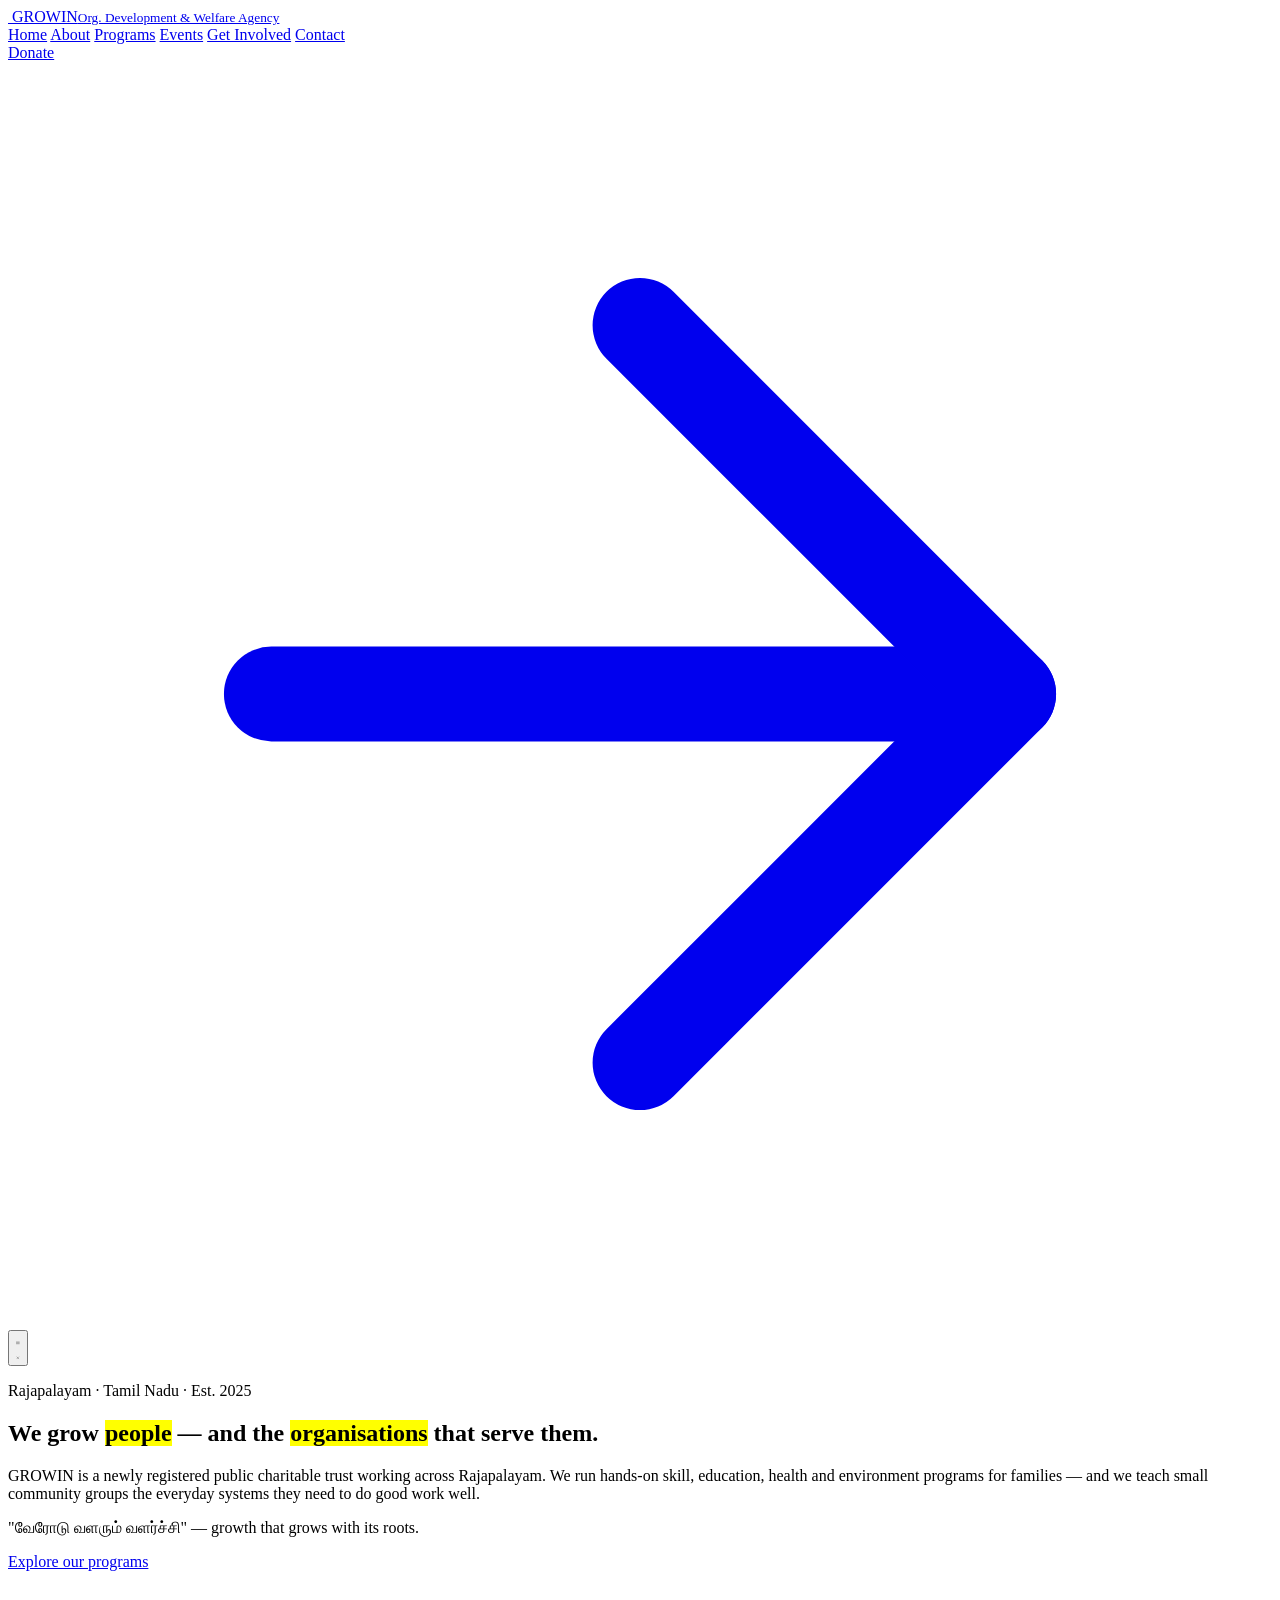
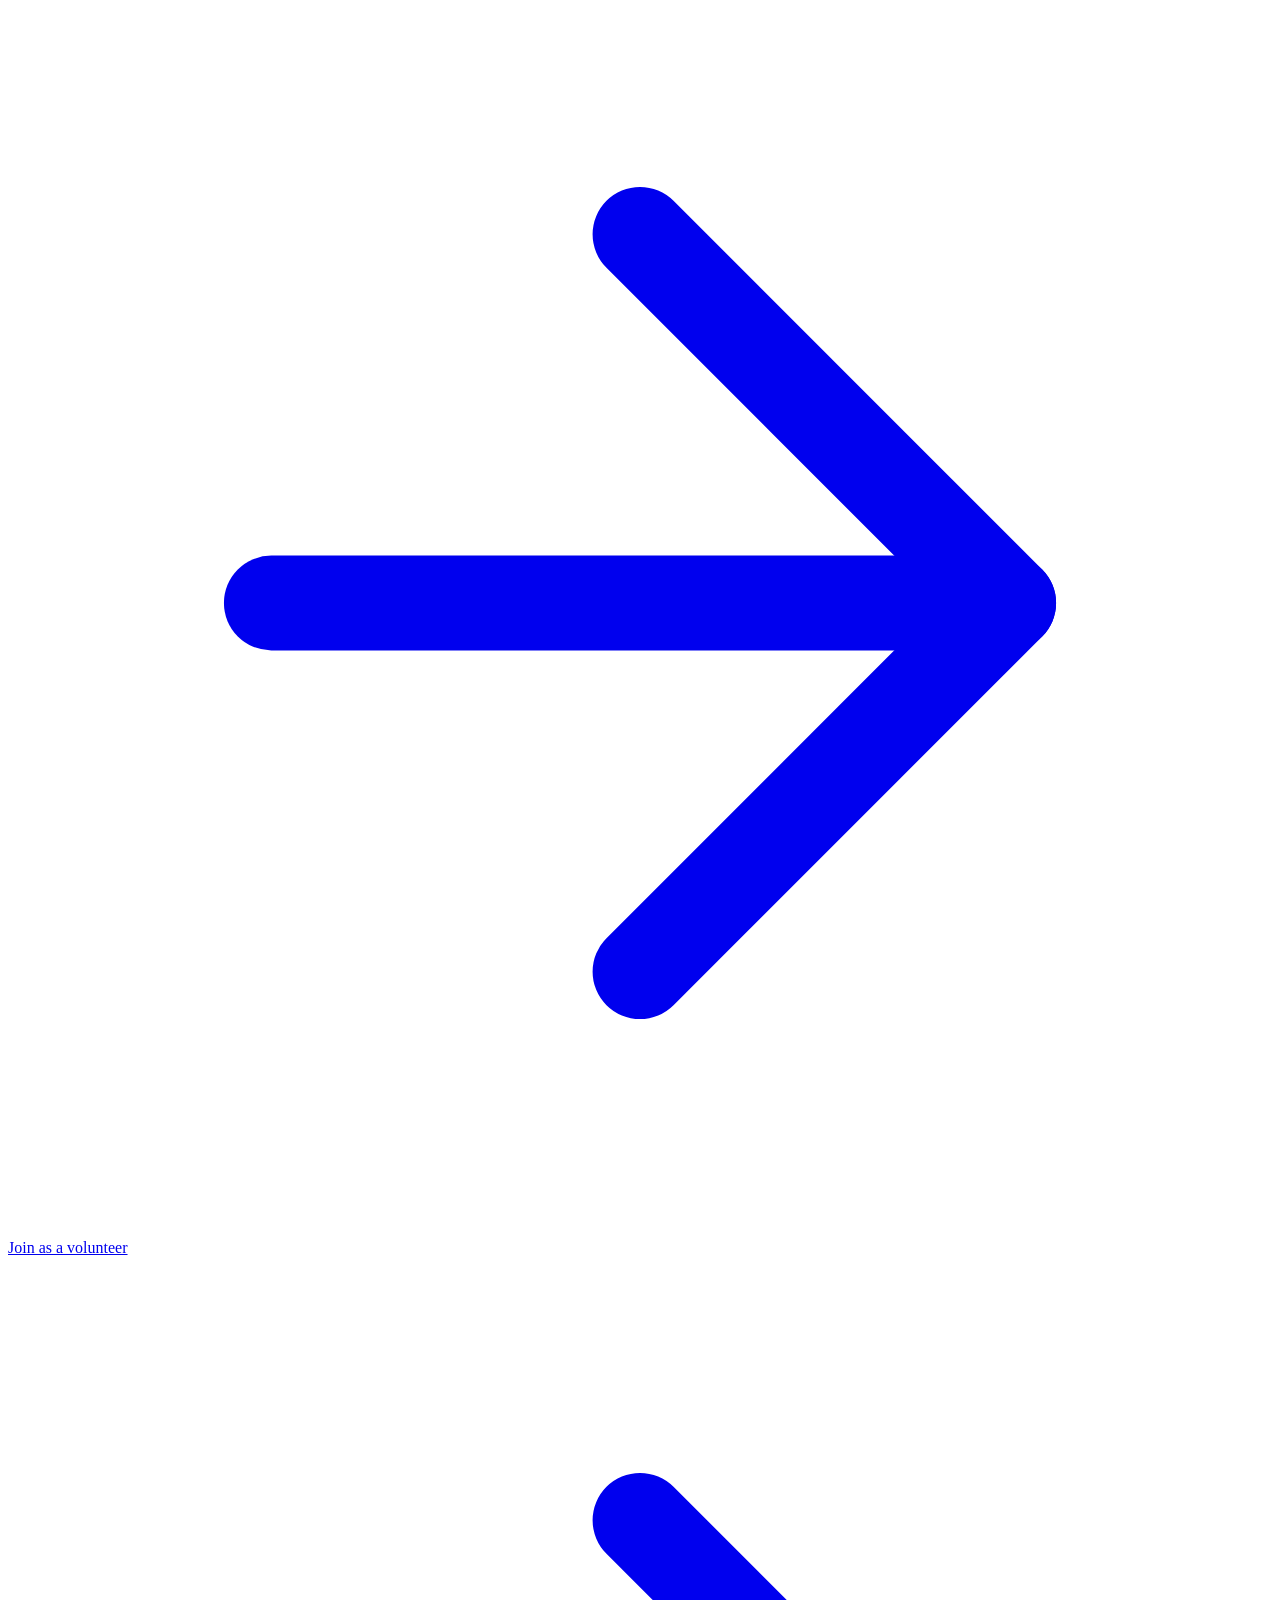
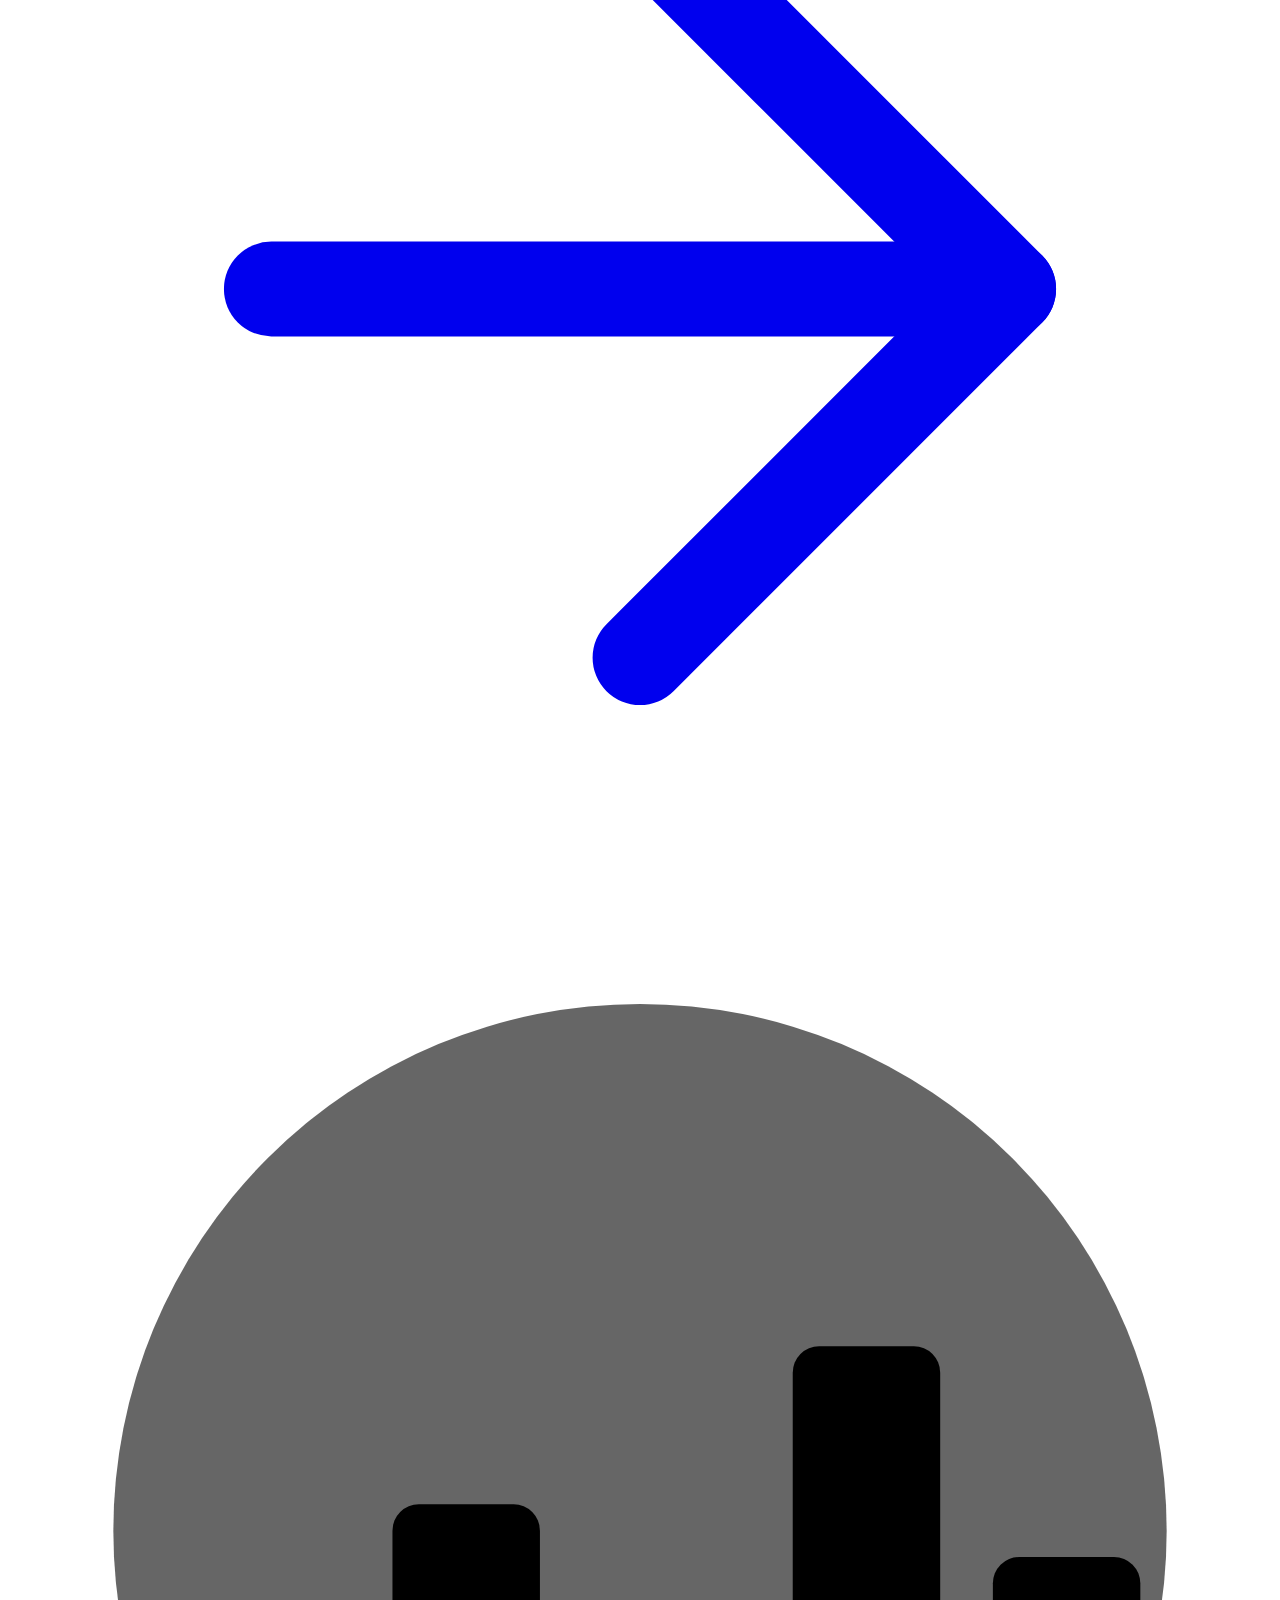
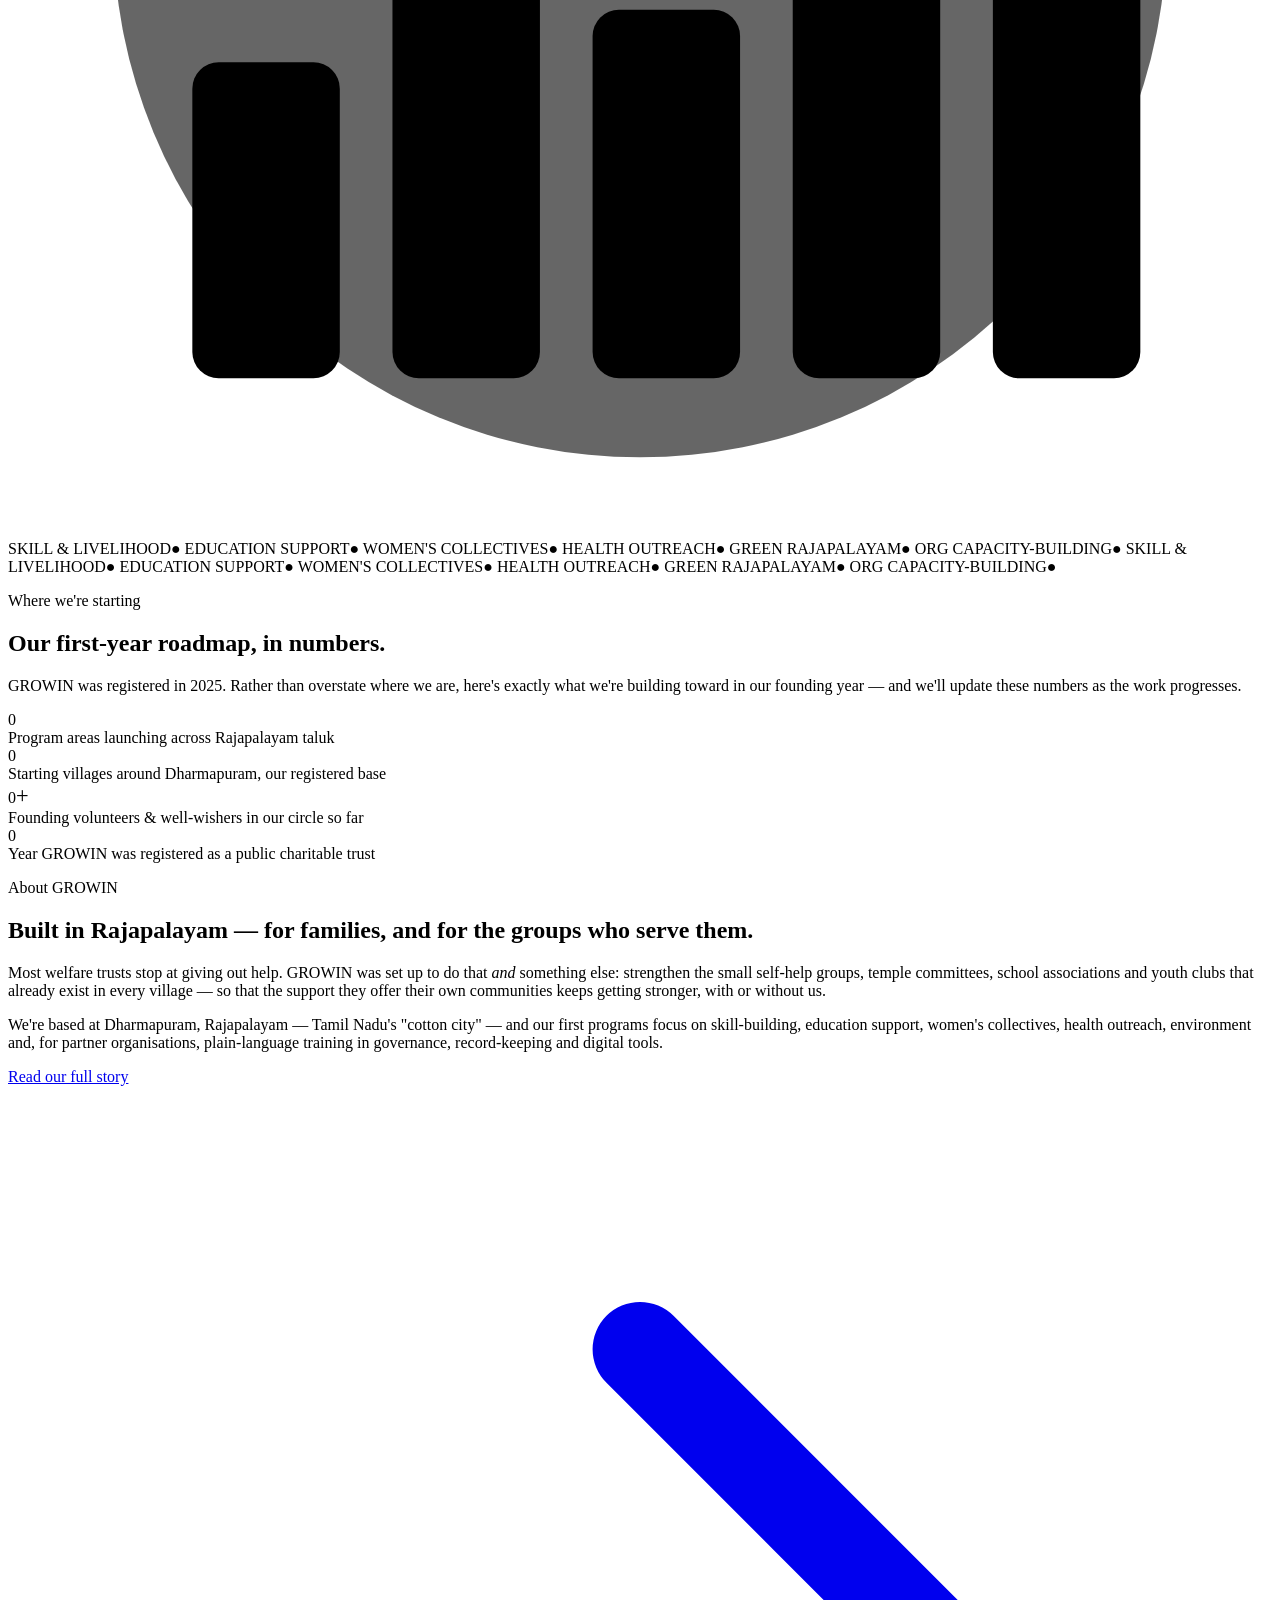
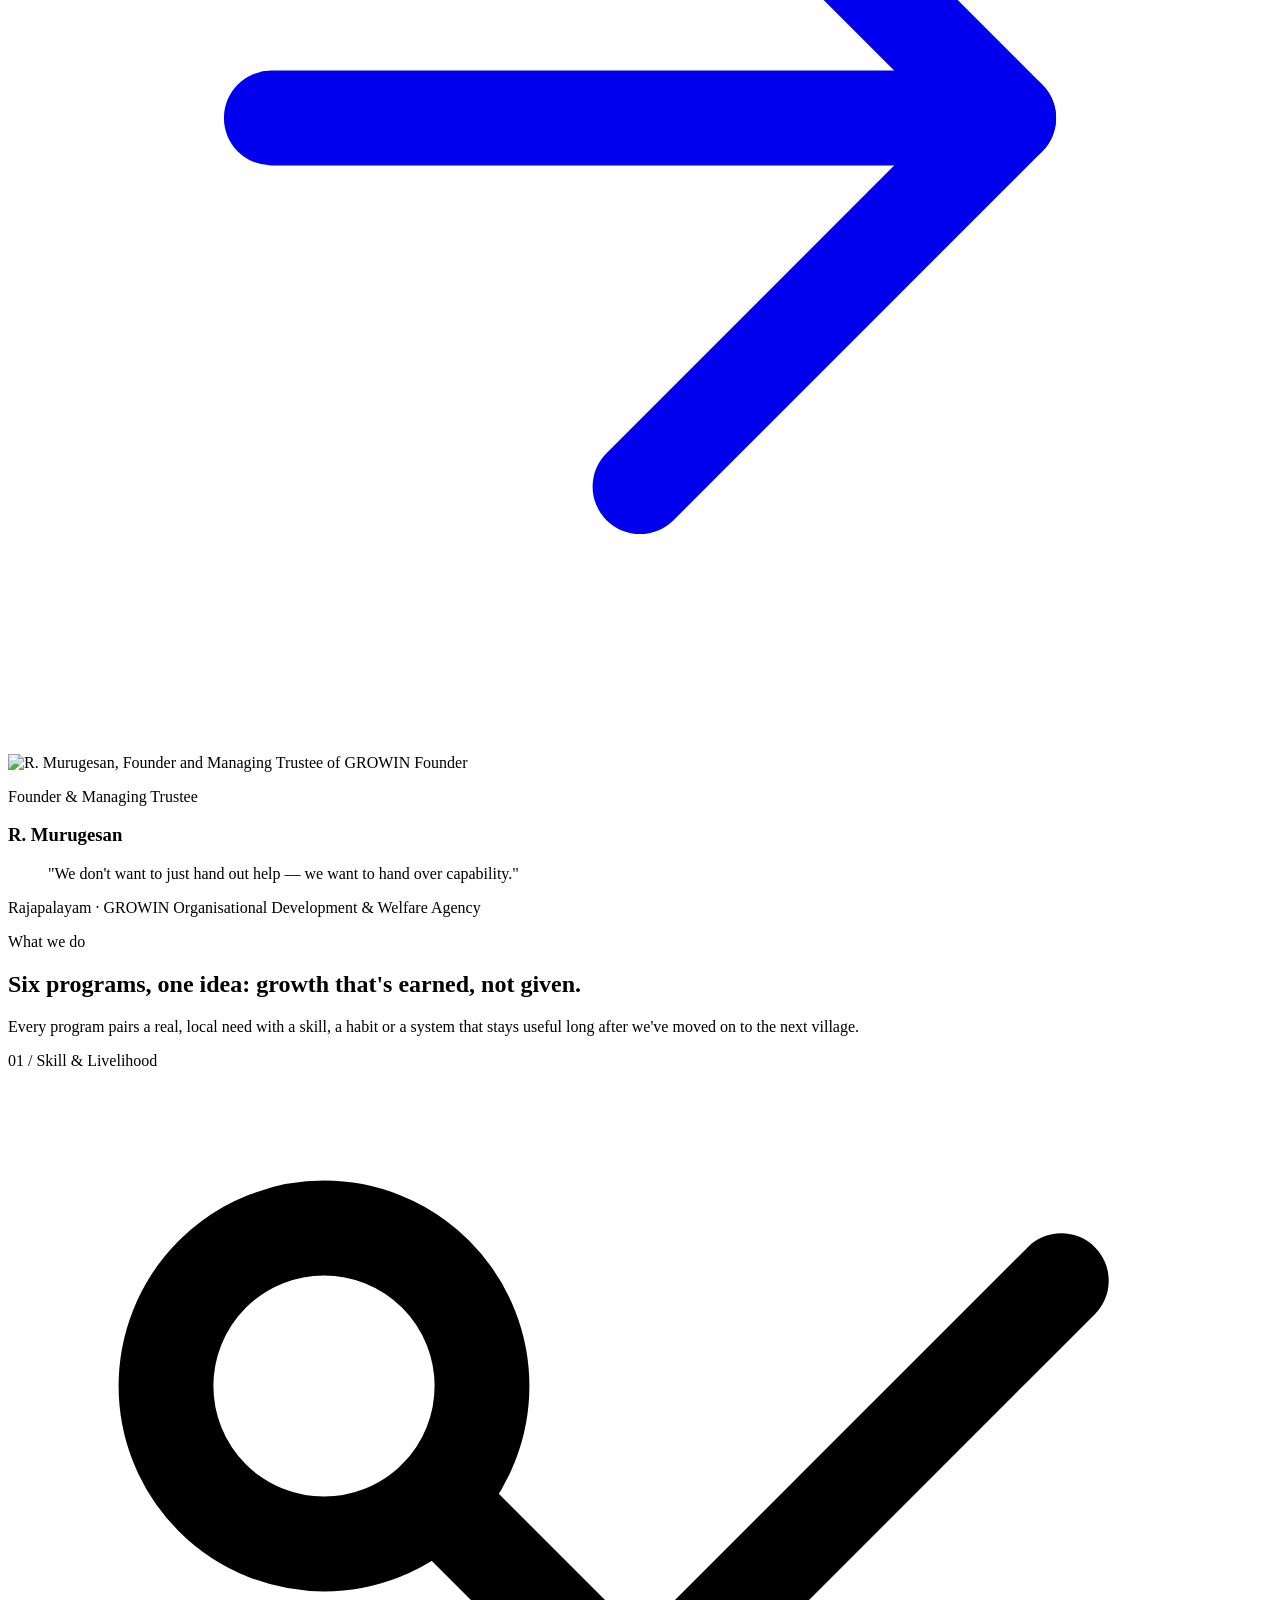
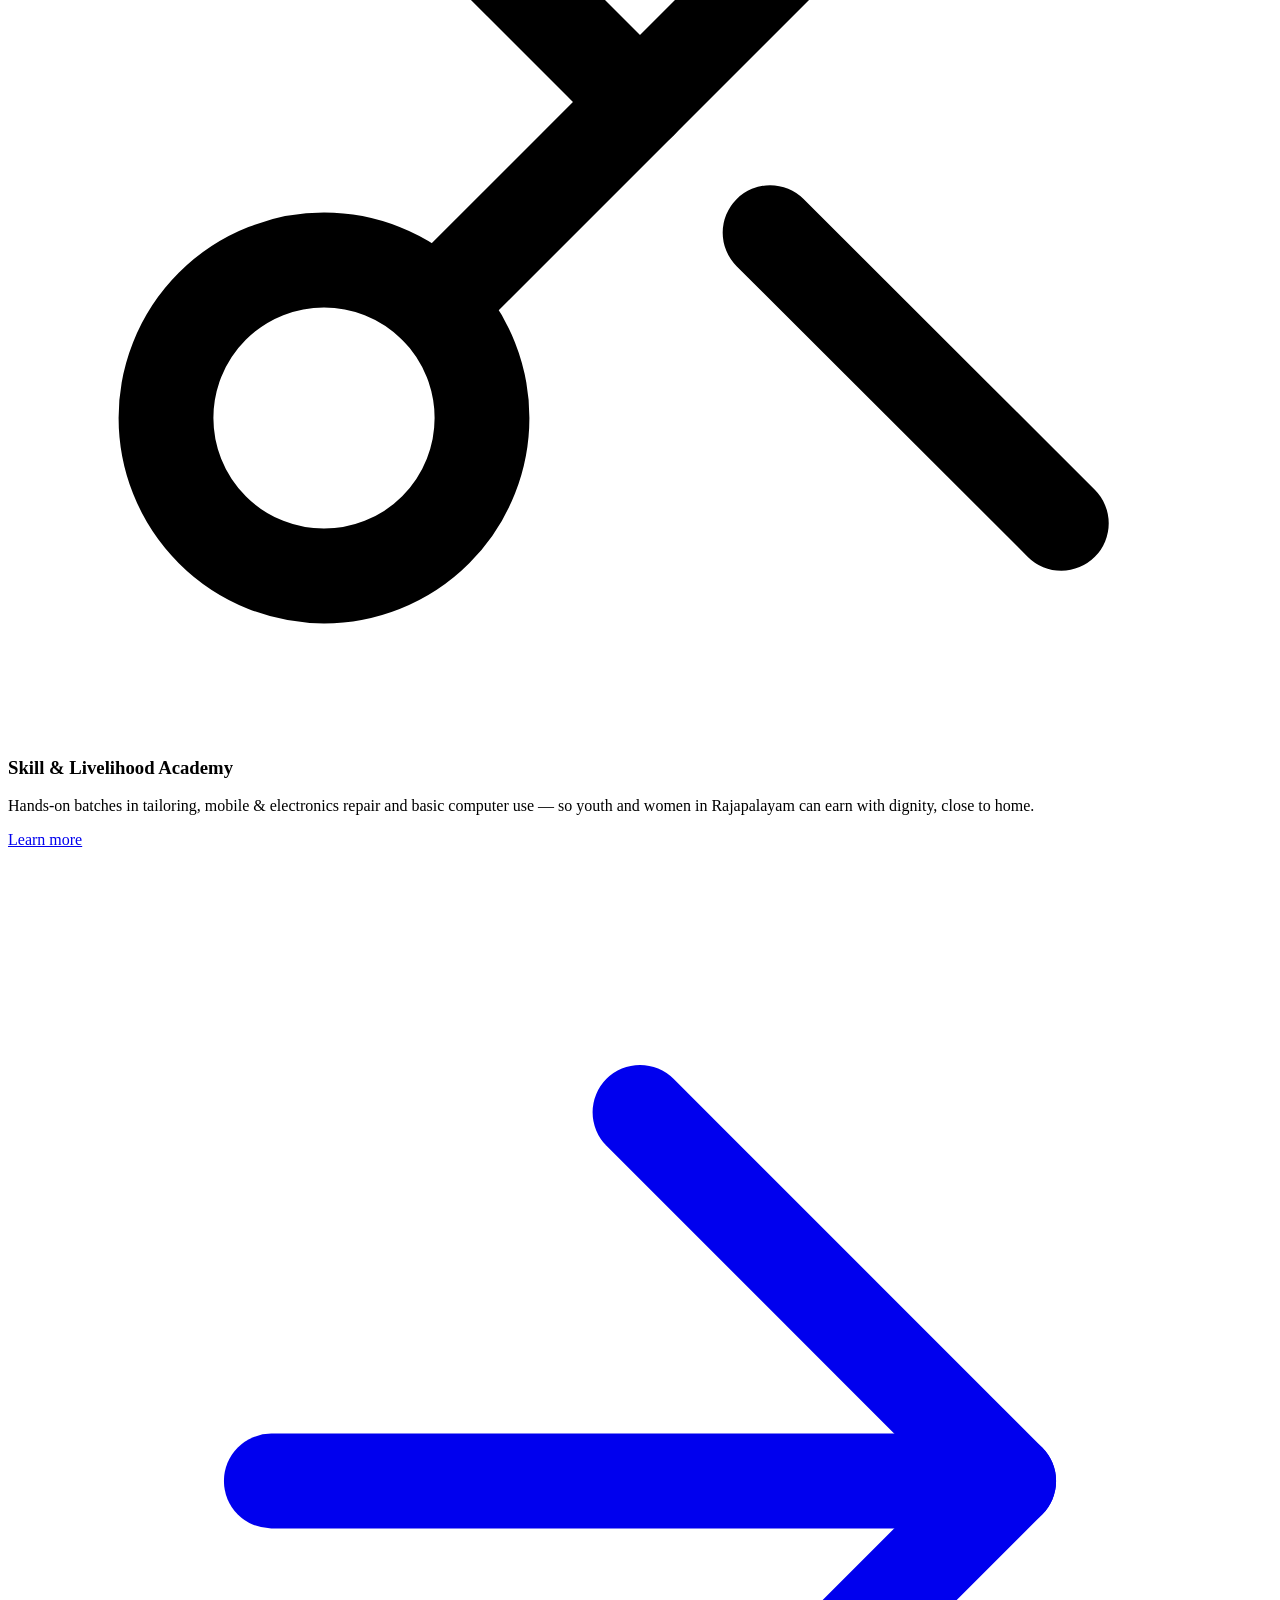
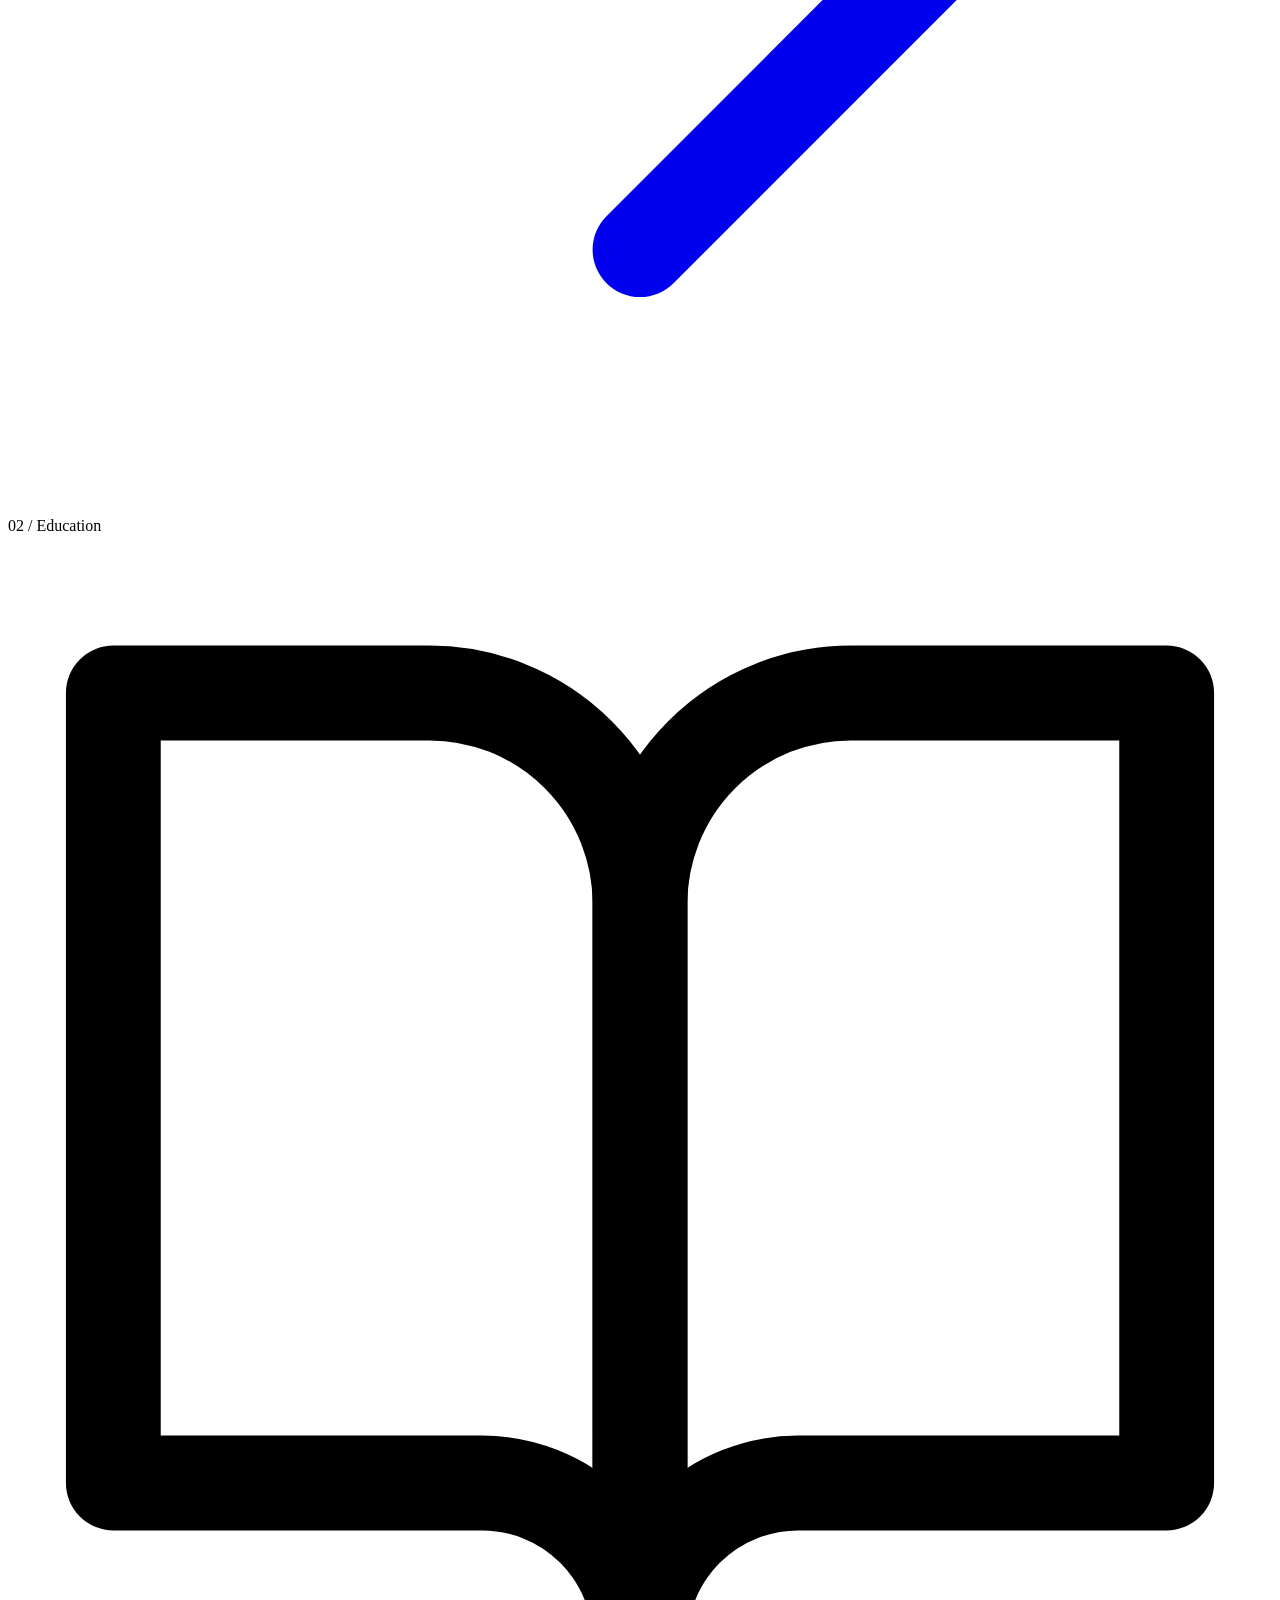
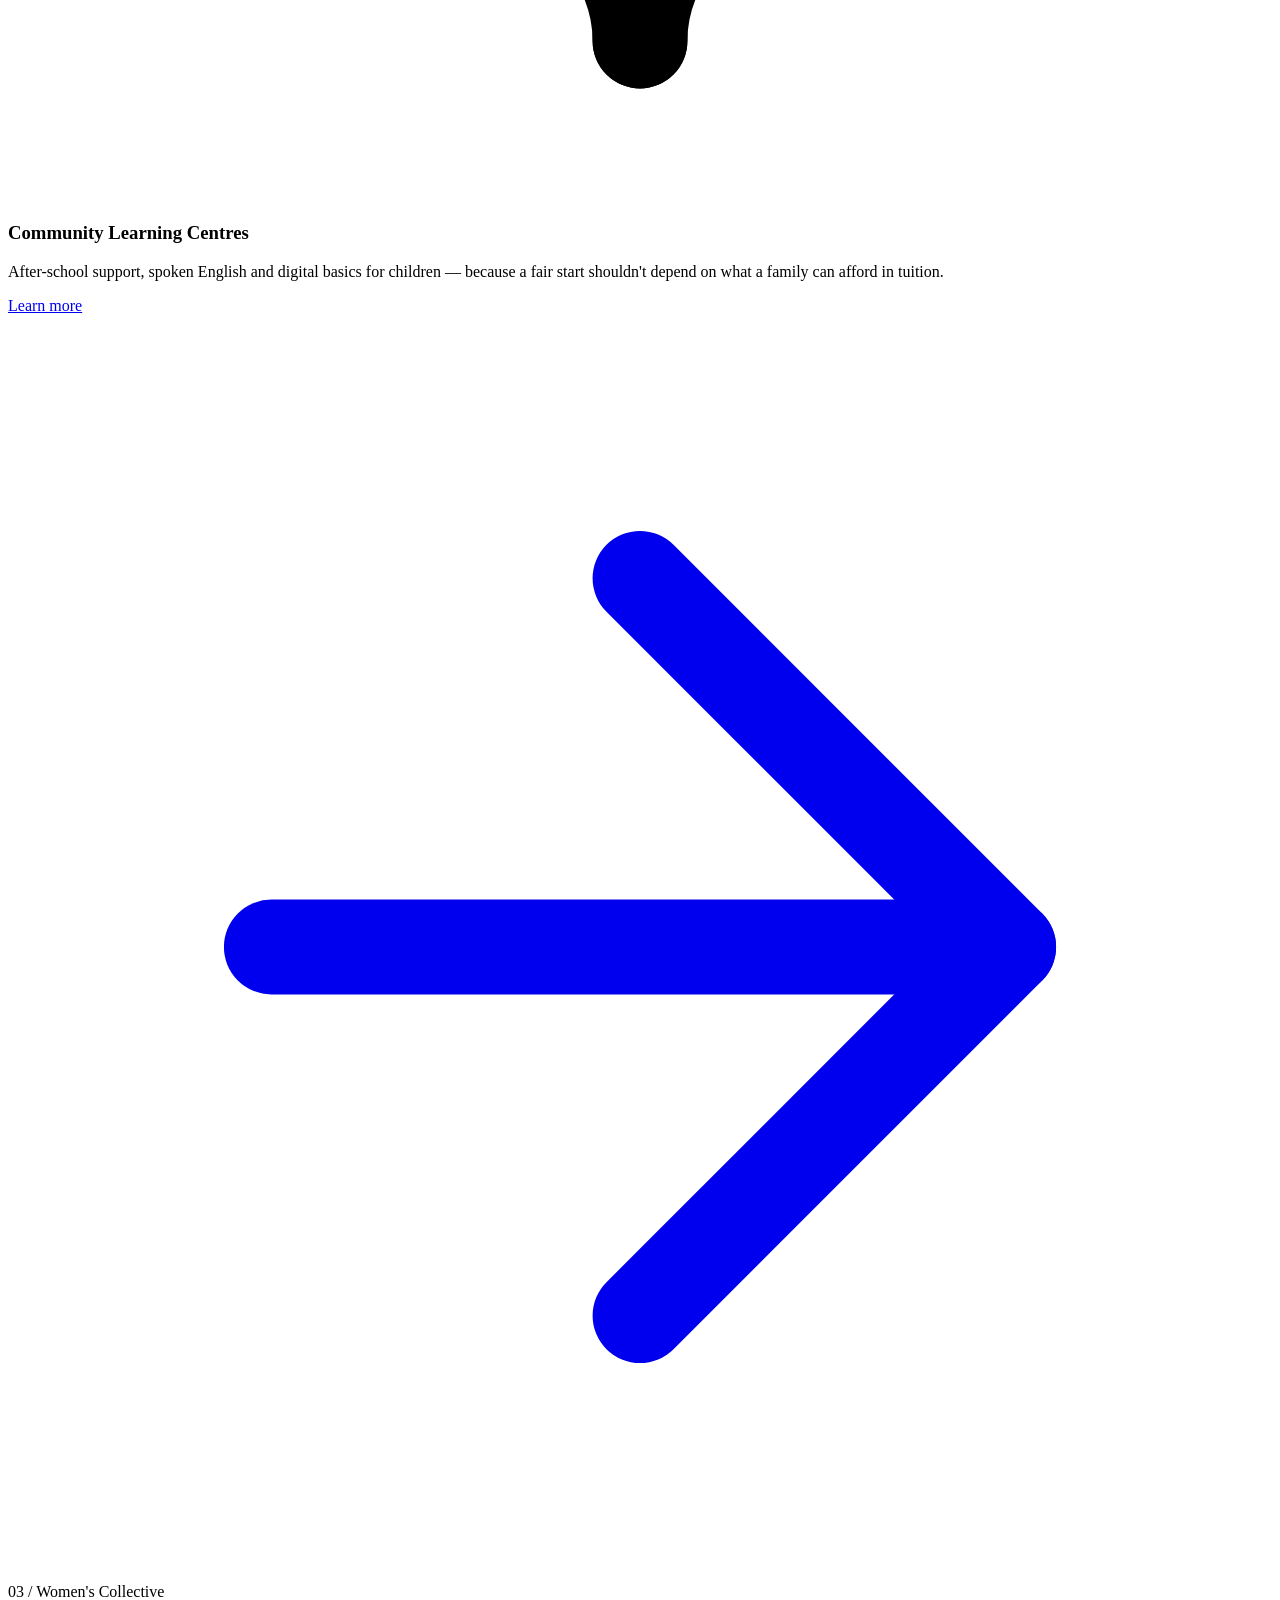
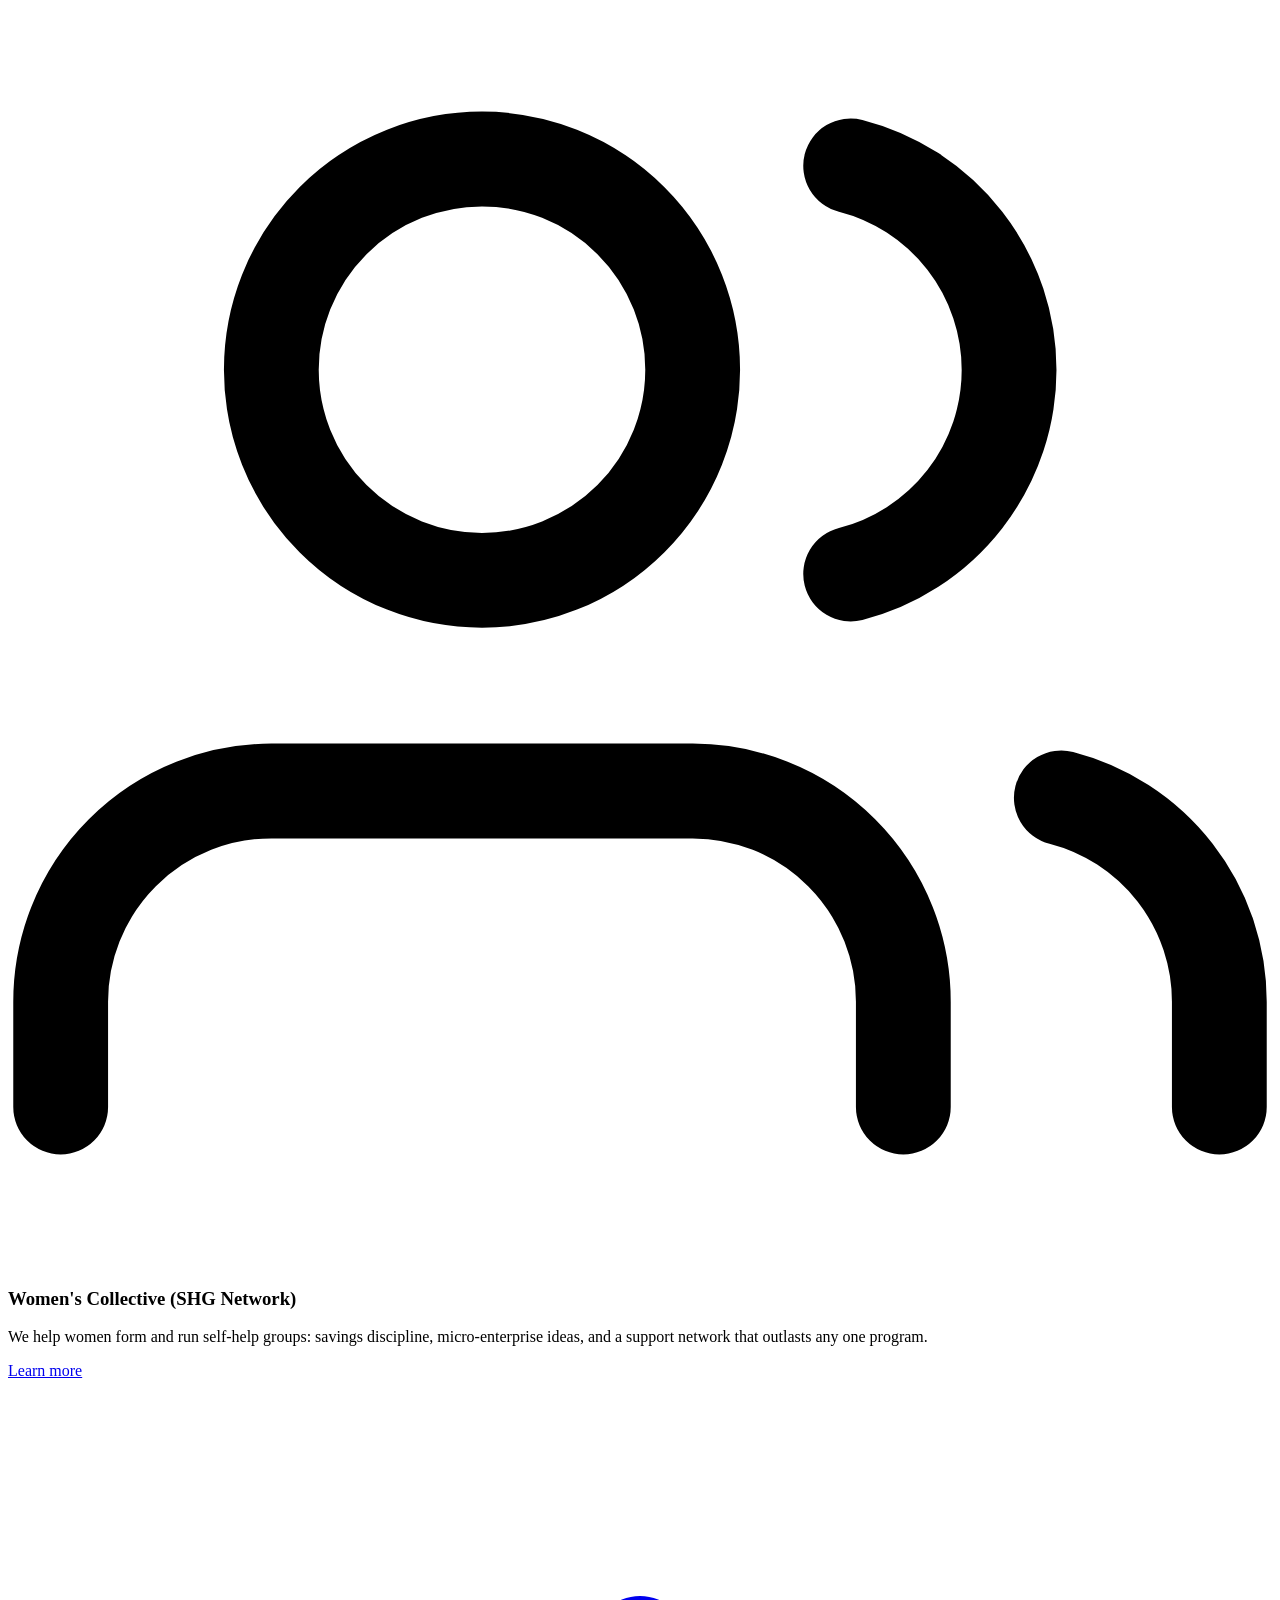
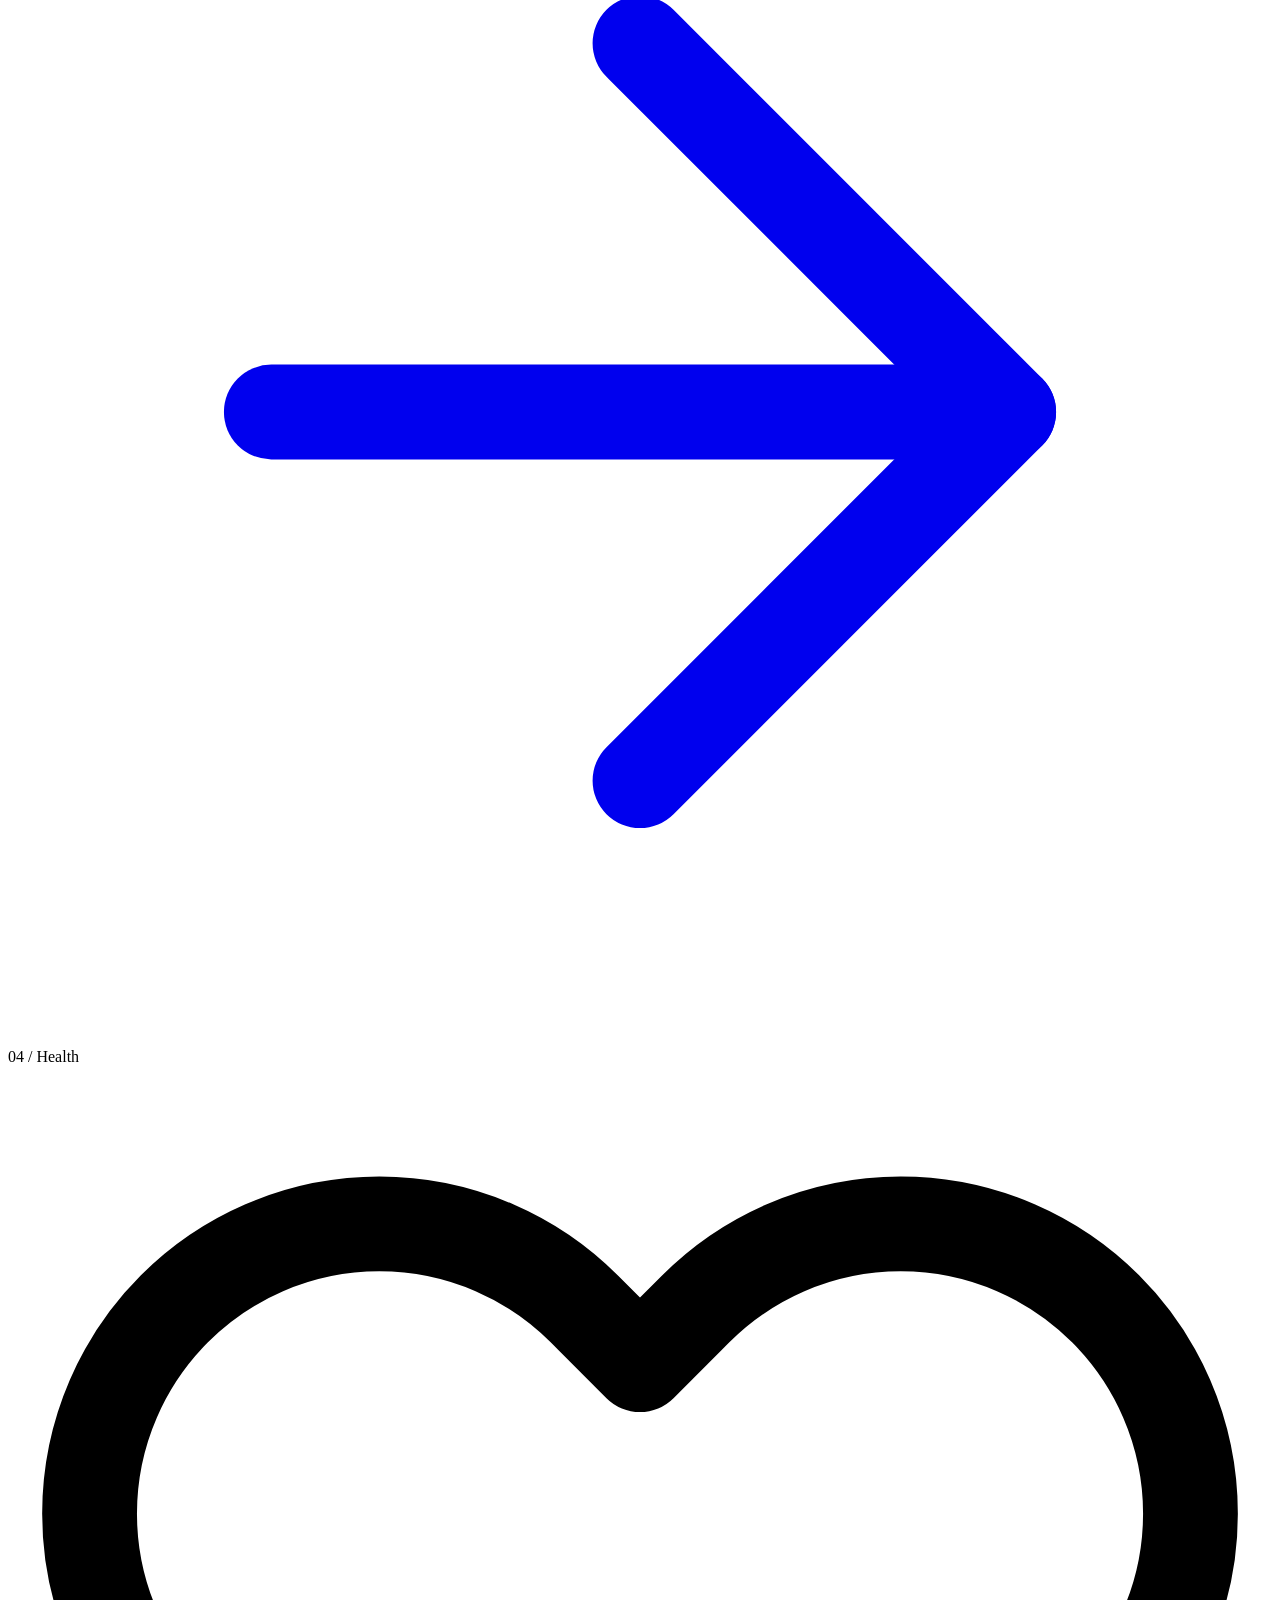
==== index.html @ ed2917b5 "First Uploaded from C This is the first time I've uploaded entire files from Claude ZIP files, inclu" ====
<!DOCTYPE html>
<html lang="en">
<head>
<meta charset="UTF-8">
<meta name="viewport" content="width=device-width, initial-scale=1.0">
<title>GROWIN — Organisational Development &amp; Welfare Agency, Rajapalayam</title>
<meta name="description" content="GROWIN is a public charitable trust based in Rajapalayam, Tamil Nadu, building skills and welfare programs for families and capacity-building support for grassroots organisations.">
<link rel="icon" href="assets/img/growin-favicon.png" type="image/png">
<link rel="preconnect" href="https://fonts.googleapis.com">
<link rel="preconnect" href="https://fonts.gstatic.com" crossorigin>
<link href="https://fonts.googleapis.com/css2?family=Space+Grotesk:wght@500;600;700&family=Inter:wght@400;500;600;700;800&family=Space+Mono:wght@400;700&display=swap" rel="stylesheet">
<link rel="stylesheet" href="assets/css/style.css">
</head>
<body>

<!-- ========================= NAV ========================= -->
<header class="nav">
  <a href="index.html" class="brand">
    <img src="assets/img/growin-icon.png" alt="">
    <span class="brand-text">GROWIN<small>Org. Development &amp; Welfare Agency</small></span>
  </a>
  <nav class="nav-links">
    <a href="index.html">Home</a>
    <a href="about.html">About</a>
    <a href="programs.html">Programs</a>
    <a href="events.html">Events</a>
    <a href="get-involved.html">Get Involved</a>
    <a href="contact.html">Contact</a>
  </nav>
  <div class="nav-actions">
    <a href="get-involved.html#donate" class="btn btn-accent btn-sm desktop-only">
      Donate
      <svg viewBox="0 0 24 24" fill="none" stroke="currentColor" stroke-width="1.8" stroke-linecap="round" stroke-linejoin="round"><line x1="5" y1="12" x2="19" y2="12"/><polyline points="12 5 19 12 12 19"/></svg>
    </a>
    <button class="nav-toggle" aria-label="Toggle menu">
      <svg class="icon-menu" viewBox="0 0 24 24" fill="none" stroke="currentColor" stroke-width="1.8" stroke-linecap="round" stroke-linejoin="round"><line x1="3" y1="12" x2="21" y2="12"/><line x1="3" y1="6" x2="21" y2="6"/><line x1="3" y1="18" x2="21" y2="18"/></svg>
      <svg class="icon-close" viewBox="0 0 24 24" fill="none" stroke="currentColor" stroke-width="1.8" stroke-linecap="round" stroke-linejoin="round"><line x1="18" y1="6" x2="6" y2="18"/><line x1="6" y1="6" x2="18" y2="18"/></svg>
    </button>
  </div>
</header>

<!-- ========================= HERO ========================= -->
<section class="hero">
  <div class="blob blob-1"></div>
  <div class="blob blob-2"></div>
  <div class="container hero-grid">
    <div class="reveal in-view">
      <p class="eyebrow">Rajapalayam · Tamil Nadu · Est. 2025</p>
      <h1>We grow <mark class="hl">people</mark> — and the <mark class="hl amber">organisations</mark> that serve them.</h1>
      <p class="lead">GROWIN is a newly registered public charitable trust working across Rajapalayam. We run hands-on skill, education, health and environment programs for families — and we teach small community groups the everyday systems they need to do good work well.</p>
      <p class="hero-tamil">"வேரோடு வளரும் வளர்ச்சி" — growth that grows with its roots.</p>
      <div class="btn-group">
        <a href="programs.html" class="btn btn-primary">
          Explore our programs
          <svg viewBox="0 0 24 24" fill="none" stroke="currentColor" stroke-width="1.8" stroke-linecap="round" stroke-linejoin="round"><line x1="5" y1="12" x2="19" y2="12"/><polyline points="12 5 19 12 12 19"/></svg>
        </a>
        <a href="get-involved.html" class="btn btn-ghost">
          Join as a volunteer
          <svg viewBox="0 0 24 24" fill="none" stroke="currentColor" stroke-width="1.8" stroke-linecap="round" stroke-linejoin="round"><line x1="5" y1="12" x2="19" y2="12"/><polyline points="12 5 19 12 12 19"/></svg>
        </a>
      </div>
    </div>

    <div class="hero-art reveal in-view">
      <svg viewBox="0 0 480 460" xmlns="http://www.w3.org/2000/svg" aria-hidden="true">
        <!-- ambient circle -->
        <circle cx="240" cy="230" r="200" fill="var(--leaf-pale)" opacity="0.6"/>
        <!-- ground line -->
        <line x1="40" y1="400" x2="440" y2="400" stroke="var(--line)" stroke-width="2"/>

        <!-- growth bars -->
        <g class="growth-bars">
          <rect class="bar" x="70"  y="280" width="56" height="120" rx="10" fill="var(--leaf-light)" style="animation-delay:.05s"/>
          <rect class="bar" x="146" y="220" width="56" height="180" rx="10" fill="var(--leaf)" style="animation-delay:.18s"/>
          <rect class="bar" x="222" y="260" width="56" height="140" rx="10" fill="var(--marigold)" style="animation-delay:.31s"/>
          <rect class="bar" x="298" y="160" width="56" height="240" rx="10" fill="var(--leaf)" style="animation-delay:.44s"/>
          <rect class="bar" x="374" y="240" width="56" height="160" rx="10" fill="var(--leaf-light)" style="animation-delay:.57s"/>
        </g>

        <!-- sprout rising from the tallest bar -->
        <g style="opacity:0; animation: fade-in-leaf 1s var(--ease) forwards; animation-delay: 1s;">
          <path d="M326 160 C320 110 332 70 340 40" fill="none" stroke="var(--leaf-deep)" stroke-width="6" stroke-linecap="round"/>
          <path d="M340 40 C310 35 285 50 275 80 C305 90 330 75 340 40 Z" fill="var(--leaf)"/>
          <path d="M335 75 C355 55 380 50 405 58 C390 85 360 92 335 75 Z" fill="var(--leaf-light)"/>
        </g>

        <!-- sparkle accents -->
        <g fill="var(--hibiscus)" style="opacity:0; animation: fade-in-leaf .8s var(--ease) forwards; animation-delay: 1.3s;">
          <circle cx="90" cy="120" r="6"/>
          <circle cx="420" cy="150" r="4"/>
          <circle cx="60" cy="220" r="4"/>
        </g>
      </svg>
    </div>
  </div>
</section>

<style>
@keyframes fade-in-leaf { from { opacity: 0; transform: translateY(10px) scale(.9); } to { opacity: 1; transform: translateY(0) scale(1); } }
</style>

<!-- ===================== WHAT GROWIN STANDS FOR (marquee) ===================== -->
<div class="marquee">
  <div class="marquee-track">
    <span class="active">SKILL &amp; LIVELIHOOD</span><span class="dot">●</span>
    <span>EDUCATION SUPPORT</span><span class="dot">●</span>
    <span>WOMEN'S COLLECTIVES</span><span class="dot">●</span>
    <span>HEALTH OUTREACH</span><span class="dot">●</span>
    <span>GREEN RAJAPALAYAM</span><span class="dot">●</span>
    <span>ORG CAPACITY-BUILDING</span><span class="dot">●</span>
    <span class="active">SKILL &amp; LIVELIHOOD</span><span class="dot">●</span>
    <span>EDUCATION SUPPORT</span><span class="dot">●</span>
    <span>WOMEN'S COLLECTIVES</span><span class="dot">●</span>
    <span>HEALTH OUTREACH</span><span class="dot">●</span>
    <span>GREEN RAJAPALAYAM</span><span class="dot">●</span>
    <span>ORG CAPACITY-BUILDING</span><span class="dot">●</span>
  </div>
</div>

<!-- ===================== ROADMAP / STATS ===================== -->
<section class="section">
  <div class="container">
    <div class="section-head reveal">
      <p class="eyebrow">Where we're starting</p>
      <h2>Our first-year roadmap, in numbers.</h2>
      <p class="lead mt-sm">GROWIN was registered in 2025. Rather than overstate where we are, here's exactly what we're building toward in our founding year — and we'll update these numbers as the work progresses.</p>
    </div>
    <div class="grid grid-4">
      <div class="stat-card reveal" style="--i:0">
        <div class="stat-value"><span data-count="6">0</span></div>
        <div class="stat-label">Program areas launching across Rajapalayam taluk</div>
        <div class="mini-bars">
          <span class="fill" style="--h:.5"></span><span class="fill" style="--h:.8"></span><span class="fill-amber" style="--h:.65"></span><span class="fill" style="--h:1"></span><span class="fill" style="--h:.7"></span>
        </div>
      </div>
      <div class="stat-card reveal" style="--i:1">
        <div class="stat-value"><span data-count="3">0</span></div>
        <div class="stat-label">Starting villages around Dharmapuram, our registered base</div>
        <div class="mini-bars">
          <span class="fill" style="--h:.4"></span><span class="fill-amber" style="--h:.7"></span><span class="fill" style="--h:.95"></span><span class="fill" style="--h:.6"></span><span class="fill" style="--h:.3"></span>
        </div>
      </div>
      <div class="stat-card reveal" style="--i:2">
        <div class="stat-value"><span data-count="100">0</span><span style="font-size:1.4rem">+</span></div>
        <div class="stat-label">Founding volunteers &amp; well-wishers in our circle so far</div>
        <div class="mini-bars">
          <span class="fill" style="--h:.6"></span><span class="fill" style="--h:.85"></span><span class="fill-amber" style="--h:1"></span><span class="fill" style="--h:.75"></span><span class="fill" style="--h:.5"></span>
        </div>
      </div>
      <div class="stat-card reveal" style="--i:3">
        <div class="stat-value"><span data-count="2025">0</span></div>
        <div class="stat-label">Year GROWIN was registered as a public charitable trust</div>
        <div class="mini-bars">
          <span class="fill" style="--h:.3"></span><span class="fill" style="--h:.5"></span><span class="fill" style="--h:.7"></span><span class="fill-amber" style="--h:.9"></span><span class="fill" style="--h:1"></span>
        </div>
      </div>
    </div>
  </div>
</section>
<!-- ===================== ABOUT PREVIEW ===================== -->
<section class="section surface">
  <div class="container split">
    <div class="reveal">
      <p class="eyebrow">About GROWIN</p>
      <h2>Built in Rajapalayam — for families, and for the groups who serve them.</h2>
      <p class="mt-sm">Most welfare trusts stop at giving out help. GROWIN was set up to do that <em>and</em> something else: strengthen the small self-help groups, temple committees, school associations and youth clubs that already exist in every village — so that the support they offer their own communities keeps getting stronger, with or without us.</p>
      <p class="mt-sm">We're based at Dharmapuram, Rajapalayam — Tamil Nadu's "cotton city" — and our first programs focus on skill-building, education support, women's collectives, health outreach, environment and, for partner organisations, plain-language training in governance, record-keeping and digital tools.</p>
      <a href="about.html" class="btn btn-ghost mt-md">
        Read our full story
        <svg viewBox="0 0 24 24" fill="none" stroke="currentColor" stroke-width="1.8" stroke-linecap="round" stroke-linejoin="round"><line x1="5" y1="12" x2="19" y2="12"/><polyline points="12 5 19 12 12 19"/></svg>
      </a>
    </div>
    <div class="reveal">
      <div class="founder-card" style="grid-template-columns: 180px 1fr;">
        <div class="founder-photo">
          <img src="assets/img/trustee-square.jpg" alt="R. Murugesan, Founder and Managing Trustee of GROWIN">
          <span class="badge">Founder</span>
        </div>
        <div class="founder-info">
          <p class="role">Founder &amp; Managing Trustee</p>
          <h3>R. Murugesan</h3>
          <blockquote>"We don't want to just hand out help — we want to hand over capability."</blockquote>
          <p class="small">Rajapalayam · GROWIN Organisational Development &amp; Welfare Agency</p>
        </div>
      </div>
    </div>
  </div>
</section>

<div class="container">
  <div class="bar-divider">
    <span style="height:30%"></span><span style="height:55%"></span><span style="height:40%"></span><span style="height:75%"></span><span style="height:50%"></span><span style="height:90%"></span><span style="height:35%"></span><span style="height:60%"></span><span style="height:45%"></span><span style="height:80%"></span>
  </div>
</div>

<!-- ===================== PROGRAMS PREVIEW ===================== -->
<section class="section mist">
  <div class="container">
    <div class="section-head reveal">
      <p class="eyebrow">What we do</p>
      <h2>Six programs, one idea: growth that's earned, not given.</h2>
      <p class="lead mt-sm">Every program pairs a real, local need with a skill, a habit or a system that stays useful long after we've moved on to the next village.</p>
    </div>
    <div class="grid grid-3 reveal-stagger">
      <article class="program-card">
        <span class="num">01 / Skill &amp; Livelihood</span>
        <div class="program-icon">
          <svg viewBox="0 0 24 24" fill="none" stroke="currentColor" stroke-width="1.8" stroke-linecap="round" stroke-linejoin="round"><circle cx="6" cy="6" r="3"/><circle cx="6" cy="18" r="3"/><line x1="20" y1="4" x2="8.12" y2="15.88"/><line x1="14.47" y1="14.48" x2="20" y2="20"/><line x1="8.12" y1="8.12" x2="12" y2="12"/></svg>
        </div>
        <h3>Skill &amp; Livelihood Academy</h3>
        <p>Hands-on batches in tailoring, mobile &amp; electronics repair and basic computer use — so youth and women in Rajapalayam can earn with dignity, close to home.</p>
        <a href="programs.html#skill-academy" class="card-link">Learn more
          <svg viewBox="0 0 24 24" fill="none" stroke="currentColor" stroke-width="1.8" stroke-linecap="round" stroke-linejoin="round"><line x1="5" y1="12" x2="19" y2="12"/><polyline points="12 5 19 12 12 19"/></svg>
        </a>
      </article>

      <article class="program-card amber">
        <span class="num">02 / Education</span>
        <div class="program-icon">
          <svg viewBox="0 0 24 24" fill="none" stroke="currentColor" stroke-width="1.8" stroke-linecap="round" stroke-linejoin="round"><path d="M2 3h6a4 4 0 0 1 4 4v14a3 3 0 0 0-3-3H2z"/><path d="M22 3h-6a4 4 0 0 0-4 4v14a3 3 0 0 1 3-3h7z"/></svg>
        </div>
        <h3>Community Learning Centres</h3>
        <p>After-school support, spoken English and digital basics for children — because a fair start shouldn't depend on what a family can afford in tuition.</p>
        <a href="programs.html#learning-centres" class="card-link">Learn more
          <svg viewBox="0 0 24 24" fill="none" stroke="currentColor" stroke-width="1.8" stroke-linecap="round" stroke-linejoin="round"><line x1="5" y1="12" x2="19" y2="12"/><polyline points="12 5 19 12 12 19"/></svg>
        </a>
      </article>

      <article class="program-card bloom">
        <span class="num">03 / Women's Collective</span>
        <div class="program-icon">
          <svg viewBox="0 0 24 24" fill="none" stroke="currentColor" stroke-width="1.8" stroke-linecap="round" stroke-linejoin="round"><path d="M17 21v-2a4 4 0 0 0-4-4H5a4 4 0 0 0-4 4v2"/><circle cx="9" cy="7" r="4"/><path d="M23 21v-2a4 4 0 0 0-3-3.87"/><path d="M16 3.13a4 4 0 0 1 0 7.75"/></svg>
        </div>
        <h3>Women's Collective (SHG Network)</h3>
        <p>We help women form and run self-help groups: savings discipline, micro-enterprise ideas, and a support network that outlasts any one program.</p>
        <a href="programs.html#womens-collective" class="card-link">Learn more
          <svg viewBox="0 0 24 24" fill="none" stroke="currentColor" stroke-width="1.8" stroke-linecap="round" stroke-linejoin="round"><line x1="5" y1="12" x2="19" y2="12"/><polyline points="12 5 19 12 12 19"/></svg>
        </a>
      </article>

      <article class="program-card">
        <span class="num">04 / Health</span>
        <div class="program-icon">
          <svg viewBox="0 0 24 24" fill="none" stroke="currentColor" stroke-width="1.8" stroke-linecap="round" stroke-linejoin="round"><path d="M20.84 4.61a5.5 5.5 0 0 0-7.78 0L12 5.67l-1.06-1.06a5.5 5.5 0 0 0-7.78 7.78l1.06 1.06L12 21.23l7.78-7.78 1.06-1.06a5.5 5.5 0 0 0 0-7.78z"/></svg>
        </div>
        <h3>Health &amp; Wellness Outreach</h3>
        <p>Regular health camps, awareness sessions and referral support, run with local doctors and healthcare volunteers who know the area.</p>
        <a href="programs.html#health-outreach" class="card-link">Learn more
          <svg viewBox="0 0 24 24" fill="none" stroke="currentColor" stroke-width="1.8" stroke-linecap="round" stroke-linejoin="round"><line x1="5" y1="12" x2="19" y2="12"/><polyline points="12 5 19 12 12 19"/></svg>
        </a>
      </article>

      <article class="program-card amber">
        <span class="num">05 / Environment</span>
        <div class="program-icon">
          <svg viewBox="0 0 24 24" fill="none" stroke="currentColor" stroke-width="1.8" stroke-linecap="round" stroke-linejoin="round"><path d="M11 20A7 7 0 0 1 4 13c0-4 3-8 8-9 0 4 0 7 3 9-1 4-4 7-4 7z"/><path d="M11 20v-7"/></svg>
        </div>
        <h3>Green Rajapalayam</h3>
        <p>Tree planting, waste segregation awareness and clean-water initiatives — small actions, repeated often, across the taluk.</p>
        <a href="programs.html#green-rajapalayam" class="card-link">Learn more
          <svg viewBox="0 0 24 24" fill="none" stroke="currentColor" stroke-width="1.8" stroke-linecap="round" stroke-linejoin="round"><line x1="5" y1="12" x2="19" y2="12"/><polyline points="12 5 19 12 12 19"/></svg>
        </a>
      </article>

      <article class="program-card bloom">
        <span class="num">06 / Org Capacity</span>
        <div class="program-icon">
          <svg viewBox="0 0 24 24" fill="none" stroke="currentColor" stroke-width="1.8" stroke-linecap="round" stroke-linejoin="round"><polyline points="23 6 13.5 15.5 8.5 10.5 1 18"/><polyline points="17 6 23 6 23 12"/></svg>
        </div>
        <h3>Org &amp; Capacity Lab</h3>
        <p>Free, plain-language workshops for SHGs, temple committees and youth clubs on registration, bookkeeping, fundraising and basic digital tools.</p>
        <a href="programs.html#capacity-lab" class="card-link">Learn more
          <svg viewBox="0 0 24 24" fill="none" stroke="currentColor" stroke-width="1.8" stroke-linecap="round" stroke-linejoin="round"><line x1="5" y1="12" x2="19" y2="12"/><polyline points="12 5 19 12 12 19"/></svg>
        </a>
      </article>
    </div>
  </div>
</section>

<!-- ===================== HOW WE WORK ===================== -->
<section class="section surface">
  <div class="container">
    <div class="section-head reveal">
      <p class="eyebrow">How we work</p>
      <h2>One process, repeated honestly in every village.</h2>
    </div>
    <div class="steps reveal-stagger">
      <div class="step">
        <h4>Listen</h4>
        <p>We start with home visits and panchayat meetings — understanding what a community actually needs, not what's easiest for us to deliver.</p>
      </div>
      <div class="step">
        <h4>Design</h4>
        <p>Together with local volunteers and partner groups, we shape a program to fit the place — not a template copied from elsewhere.</p>
      </div>
      <div class="step">
        <h4>Deliver</h4>
        <p>Training batches, camps and support sessions run with local trainers wherever possible, building local capacity as we go.</p>
      </div>
      <div class="step">
        <h4>Track &amp; Share</h4>
        <p>We record attendance, outcomes and feedback — and publish what we learn, good or not-so-good, on our transparency page.</p>
      </div>
    </div>
  </div>
</section>
<!-- ===================== EVENTS PREVIEW ===================== -->
<section class="section mist">
  <div class="container">
    <div class="section-head reveal">
      <p class="eyebrow">What's coming up</p>
      <h2>Activities you can walk into.</h2>
      <p class="lead mt-sm">No invitation needed — every session below is open to anyone in and around Rajapalayam.</p>
    </div>
    <div class="events-grid reveal-stagger">
      <div class="ticket">
        <div class="ticket-date"><span class="month">Jul</span><span class="day">06</span><span class="year">2026</span></div>
        <div class="ticket-body">
          <h4>Free Tailoring &amp; Embroidery Batch — Cohort 2</h4>
          <div class="ticket-meta">
            <span><svg viewBox="0 0 24 24" fill="none" stroke="currentColor" stroke-width="1.8" stroke-linecap="round" stroke-linejoin="round"><path d="M21 10c0 7-9 13-9 13s-9-6-9-13a9 9 0 0 1 18 0z"/><circle cx="12" cy="10" r="3"/></svg> Dharmapuram Community Hall</span>
            <span><svg viewBox="0 0 24 24" fill="none" stroke="currentColor" stroke-width="1.8" stroke-linecap="round" stroke-linejoin="round"><circle cx="12" cy="12" r="10"/><polyline points="12 6 12 12 16 14"/></svg> 10:00 AM</span>
          </div>
          <p>4-week hands-on training for 25 women — machines and material provided.</p>
        </div>
      </div>

      <div class="ticket">
        <div class="ticket-date"><span class="month">Jul</span><span class="day">19</span><span class="year">2026</span></div>
        <div class="ticket-body">
          <h4>Digital Literacy Camp for Rural Youth</h4>
          <div class="ticket-meta">
            <span><svg viewBox="0 0 24 24" fill="none" stroke="currentColor" stroke-width="1.8" stroke-linecap="round" stroke-linejoin="round"><path d="M21 10c0 7-9 13-9 13s-9-6-9-13a9 9 0 0 1 18 0z"/><circle cx="12" cy="10" r="3"/></svg> GROWIN Learning Centre</span>
            <span><svg viewBox="0 0 24 24" fill="none" stroke="currentColor" stroke-width="1.8" stroke-linecap="round" stroke-linejoin="round"><circle cx="12" cy="12" r="10"/><polyline points="12 6 12 12 16 14"/></svg> 3:00 PM</span>
          </div>
          <p>Smartphone basics, internet safety and Tamil/English typing for ages 14–22.</p>
        </div>
      </div>

      <div class="ticket">
        <div class="ticket-date"><span class="month">Aug</span><span class="day">15</span><span class="year">2026</span></div>
        <div class="ticket-body">
          <h4>Green Rajapalayam: Monsoon Tree Plantation</h4>
          <div class="ticket-meta">
            <span><svg viewBox="0 0 24 24" fill="none" stroke="currentColor" stroke-width="1.8" stroke-linecap="round" stroke-linejoin="round"><path d="M21 10c0 7-9 13-9 13s-9-6-9-13a9 9 0 0 1 18 0z"/><circle cx="12" cy="10" r="3"/></svg> Vembakottai Road</span>
            <span><svg viewBox="0 0 24 24" fill="none" stroke="currentColor" stroke-width="1.8" stroke-linecap="round" stroke-linejoin="round"><circle cx="12" cy="12" r="10"/><polyline points="12 6 12 12 16 14"/></svg> 7:00 AM</span>
          </div>
          <p>500 native saplings going in — bring your friends, family, and a water bottle.</p>
        </div>
      </div>
    </div>
    <div class="text-center mt-md">
      <a href="events.html" class="btn btn-ghost">
        View all events
        <svg viewBox="0 0 24 24" fill="none" stroke="currentColor" stroke-width="1.8" stroke-linecap="round" stroke-linejoin="round"><line x1="5" y1="12" x2="19" y2="12"/><polyline points="12 5 19 12 12 19"/></svg>
      </a>
    </div>
  </div>
</section>

<!-- ===================== TESTIMONIALS ===================== -->
<section class="section surface">
  <div class="container">
    <div class="section-head reveal">
      <p class="eyebrow">Voices from the community</p>
      <h2>What our first batches are saying.</h2>
    </div>
    <div class="testimonial-track reveal-stagger">
      <div class="testimonial-card">
        <div class="quote-mark">"</div>
        <p class="quote">I learned tailoring in four weeks and now I stitch school uniforms for our street — it's the first time I've earned my own money.</p>
        <div class="testimonial-person">
          <div class="avatar" style="background:var(--leaf)">LP</div>
          <div>
            <div class="who">Lakshmi P.</div>
            <div class="where">Dharmapuram, Rajapalayam</div>
          </div>
        </div>
      </div>
      <div class="testimonial-card">
        <div class="quote-mark">"</div>
        <p class="quote">GROWIN's workshop helped our temple welfare committee finally open a proper bank account and keep accounts. It's a small thing, but it changed how people trust us.</p>
        <div class="testimonial-person">
          <div class="avatar" style="background:var(--marigold)">MS</div>
          <div>
            <div class="who">Murugan S.</div>
            <div class="where">Welfare Committee, Rajapalayam</div>
          </div>
        </div>
      </div>
      <div class="testimonial-card">
        <div class="quote-mark">"</div>
        <p class="quote">My daughter attended the digital class and now helps me with online bill payments. Simple things — but they save us a trip to town every week.</p>
        <div class="testimonial-person">
          <div class="avatar" style="background:var(--hibiscus)">DR</div>
          <div>
            <div class="who">Deepika R.</div>
            <div class="where">Vembakottai</div>
          </div>
        </div>
      </div>
    </div>
  </div>
</section>

<!-- ===================== CTA ===================== -->
<section class="section">
  <div class="container">
    <div class="cta-banner reveal">
      <div>
        <p class="eyebrow on-dark">Be part of chapter one</p>
        <h2>GROWIN is just getting started — and there's room for you in it.</h2>
        <p>Whether you have an hour a week to teach a skill, or you'd like to support a program financially, your first move helps decide what our second year looks like.</p>
        <div class="btn-group">
          <a href="get-involved.html" class="btn btn-primary" style="background:var(--marigold);color:var(--ink)">
            See how to help
            <svg viewBox="0 0 24 24" fill="none" stroke="currentColor" stroke-width="1.8" stroke-linecap="round" stroke-linejoin="round"><line x1="5" y1="12" x2="19" y2="12"/><polyline points="12 5 19 12 12 19"/></svg>
          </a>
        </div>
      </div>
      <div class="cta-split">
        <a href="get-involved.html#volunteer" class="pill">
          <div class="pill-icon"><svg viewBox="0 0 24 24" fill="none" stroke="currentColor" stroke-width="1.8" stroke-linecap="round" stroke-linejoin="round"><path d="M17 21v-2a4 4 0 0 0-4-4H5a4 4 0 0 0-4 4v2"/><circle cx="9" cy="7" r="4"/><path d="M23 21v-2a4 4 0 0 0-3-3.87"/><path d="M16 3.13a4 4 0 0 1 0 7.75"/></svg></div>
          <strong>Volunteer</strong>
          <span>Teach, mentor or help run an event</span>
        </a>
        <a href="get-involved.html#donate" class="pill">
          <div class="pill-icon"><svg viewBox="0 0 24 24" fill="none" stroke="currentColor" stroke-width="1.8" stroke-linecap="round" stroke-linejoin="round"><path d="M20.84 4.61a5.5 5.5 0 0 0-7.78 0L12 5.67l-1.06-1.06a5.5 5.5 0 0 0-7.78 7.78l1.06 1.06L12 21.23l7.78-7.78 1.06-1.06a5.5 5.5 0 0 0 0-7.78z"/></svg></div>
          <strong>Donate</strong>
          <span>Fund a program directly</span>
        </a>
      </div>
    </div>
  </div>
</section>

<!-- ===================== FOOTER ===================== -->
<footer class="footer">
  <div class="container">
    <div class="footer-top">
      <div class="footer-brand">
        <a href="index.html" class="brand">
          <img src="assets/img/growin-icon.png" alt="">
          <span class="brand-text">GROWIN</span>
        </a>
        <p>Organisational Development &amp; Welfare Agency — a public charitable trust based in Dharmapuram, Rajapalayam, Tamil Nadu, working on grassroots welfare and capacity-building.</p>
        <div class="footer-social">
          <a href="#" aria-label="Facebook"><svg viewBox="0 0 24 24" fill="none" stroke="currentColor" stroke-width="1.8" stroke-linecap="round" stroke-linejoin="round"><path d="M18 2h-3a5 5 0 0 0-5 5v3H7v4h3v8h4v-8h3l1-4h-4V7a1 1 0 0 1 1-1h3z"/></svg></a>
          <a href="#" aria-label="Instagram"><svg viewBox="0 0 24 24" fill="none" stroke="currentColor" stroke-width="1.8" stroke-linecap="round" stroke-linejoin="round"><rect x="2" y="2" width="20" height="20" rx="5" ry="5"/><path d="M16 11.37A4 4 0 1 1 12.63 8 4 4 0 0 1 16 11.37z"/><line x1="17.5" y1="6.5" x2="17.51" y2="6.5"/></svg></a>
          <a href="#" aria-label="YouTube"><svg viewBox="0 0 24 24" fill="none" stroke="currentColor" stroke-width="1.8" stroke-linecap="round" stroke-linejoin="round"><path d="M22.54 6.42a2.78 2.78 0 0 0-1.94-2C18.88 4 12 4 12 4s-6.88 0-8.6.46a2.78 2.78 0 0 0-1.94 2A29 29 0 0 0 1 11.75a29 29 0 0 0 .46 5.33A2.78 2.78 0 0 0 3.4 19c1.72.46 8.6.46 8.6.46s6.88 0 8.6-.46a2.78 2.78 0 0 0 1.94-2 29 29 0 0 0 .46-5.25 29 29 0 0 0-.46-5.33z"/><polygon points="9.75 15.02 15.5 11.75 9.75 8.48 9.75 15.02"/></svg></a>
          <a href="https://wa.me/918248021668" aria-label="WhatsApp"><svg viewBox="0 0 24 24" fill="none" stroke="currentColor" stroke-width="1.8" stroke-linecap="round" stroke-linejoin="round"><path d="M21 11.5a8.38 8.38 0 0 1-.9 3.8 8.5 8.5 0 0 1-7.6 4.7 8.38 8.38 0 0 1-3.8-.9L3 21l1.9-5.7a8.38 8.38 0 0 1-.9-3.8 8.5 8.5 0 0 1 4.7-7.6 8.38 8.38 0 0 1 3.8-.9h.5a8.48 8.48 0 0 1 8 8v.5z"/></svg></a>
        </div>
      </div>
      <div class="footer-col">
        <h4>Explore</h4>
        <ul>
          <li><a href="about.html">About GROWIN</a></li>
          <li><a href="programs.html">Our Programs</a></li>
          <li><a href="events.html">Events &amp; Activities</a></li>
          <li><a href="get-involved.html">Get Involved</a></li>
          <li><a href="contact.html">Contact Us</a></li>
        </ul>
      </div>
      <div class="footer-col">
        <h4>Programs</h4>
        <ul>
          <li><a href="programs.html#skill-academy">Skill &amp; Livelihood</a></li>
          <li><a href="programs.html#learning-centres">Learning Centres</a></li>
          <li><a href="programs.html#womens-collective">Women's Collective</a></li>
          <li><a href="programs.html#health-outreach">Health Outreach</a></li>
          <li><a href="programs.html#green-rajapalayam">Green Rajapalayam</a></li>
          <li><a href="programs.html#capacity-lab">Org &amp; Capacity Lab</a></li>
        </ul>
      </div>
      <div class="footer-col">
        <h4>Reach us</h4>
        <ul class="footer-contact">
          <li><svg viewBox="0 0 24 24" fill="none" stroke="currentColor" stroke-width="1.8" stroke-linecap="round" stroke-linejoin="round"><path d="M21 10c0 7-9 13-9 13s-9-6-9-13a9 9 0 0 1 18 0z"/><circle cx="12" cy="10" r="3"/></svg> <span>145, Dharmapuram Middle Street, Rajapalayam – 626117, Tamil Nadu, India</span></li>
          <li><svg viewBox="0 0 24 24" fill="none" stroke="currentColor" stroke-width="1.8" stroke-linecap="round" stroke-linejoin="round"><path d="M22 16.92v3a2 2 0 0 1-2.18 2 19.79 19.79 0 0 1-8.63-3.07 19.5 19.5 0 0 1-6-6A19.79 19.79 0 0 1 2.11 4.18 2 2 0 0 1 4.11 2h3a2 2 0 0 1 2 1.72c.127.96.361 1.903.7 2.81a2 2 0 0 1-.45 2.11L8.09 9.91a16 16 0 0 0 6 6l1.27-1.27a2 2 0 0 1 2.11-.45c.907.339 1.85.573 2.81.7A2 2 0 0 1 22 16.92z"/></svg> <a href="tel:+918248021668">+91 82480 21668</a></li>
          <li><svg viewBox="0 0 24 24" fill="none" stroke="currentColor" stroke-width="1.8" stroke-linecap="round" stroke-linejoin="round"><path d="M4 4h16c1.1 0 2 .9 2 2v12c0 1.1-.9 2-2 2H4c-1.1 0-2-.9-2-2V6c0-1.1.9-2 2-2z"/><polyline points="22,6 12,13 2,6"/></svg> <a href="mailto:connect@growintrust.in">connect@growintrust.in</a></li>
        </ul>
      </div>
    </div>
    <div class="bar-divider">
      <span style="height:40%"></span><span style="height:65%" class="fill"></span><span style="height:35%"></span><span style="height:80%" class="fill"></span><span style="height:50%"></span><span style="height:70%" class="fill"></span><span style="height:30%"></span><span style="height:60%" class="fill"></span><span style="height:45%"></span><span style="height:55%" class="fill"></span>
    </div>
    <div class="footer-bottom">
      <span>&copy; <span data-year></span> GROWIN Organisational Development &amp; Welfare Agency. All rights reserved.</span>
      <span class="legal-tags">
        <span>Registered Public Charitable Trust</span>
        <span>Trust Reg. No. RPM/TR/0142/2025</span>
      </span>
    </div>
  </div>
</footer>

<button class="back-to-top" aria-label="Back to top">
  <svg viewBox="0 0 24 24" fill="none" stroke="currentColor" stroke-width="1.8" stroke-linecap="round" stroke-linejoin="round"><polyline points="18 15 12 9 6 15"/></svg>
</button>

<script src="assets/js/main.js"></script>
</body>
</html>
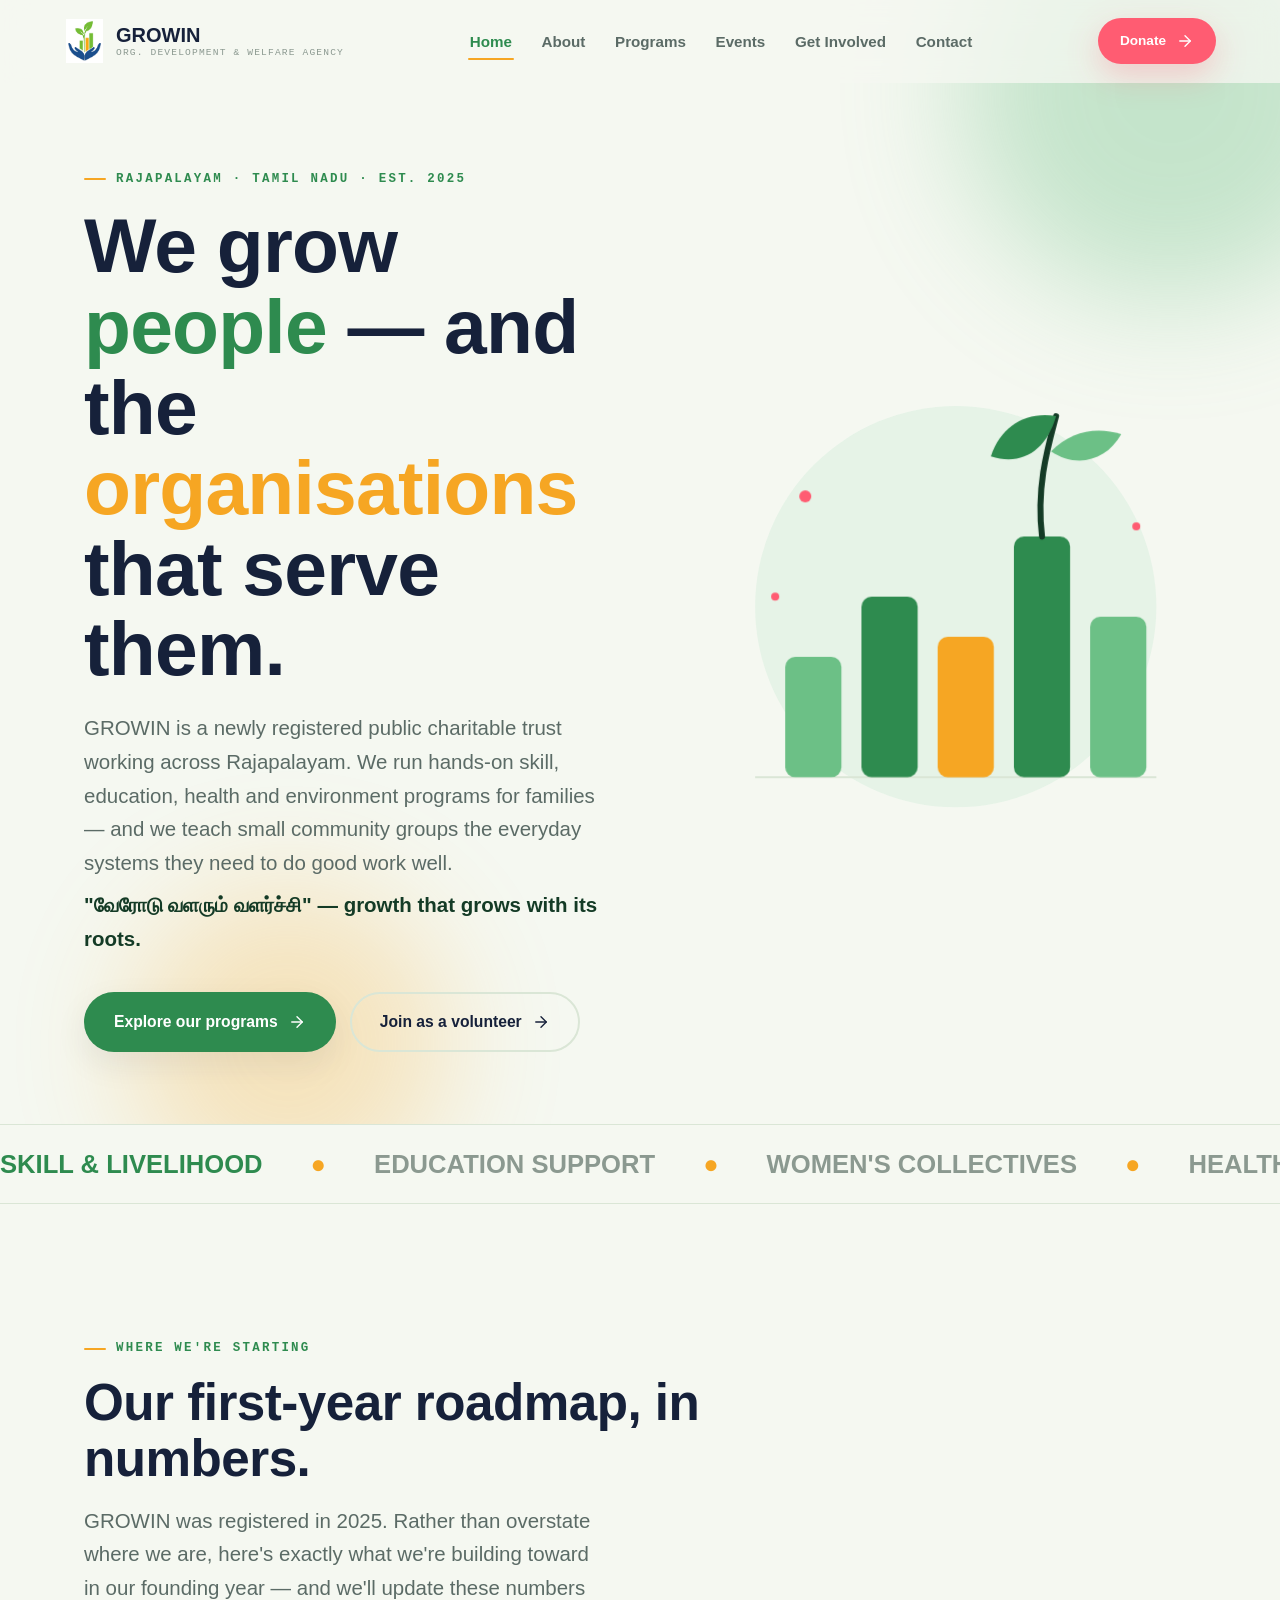
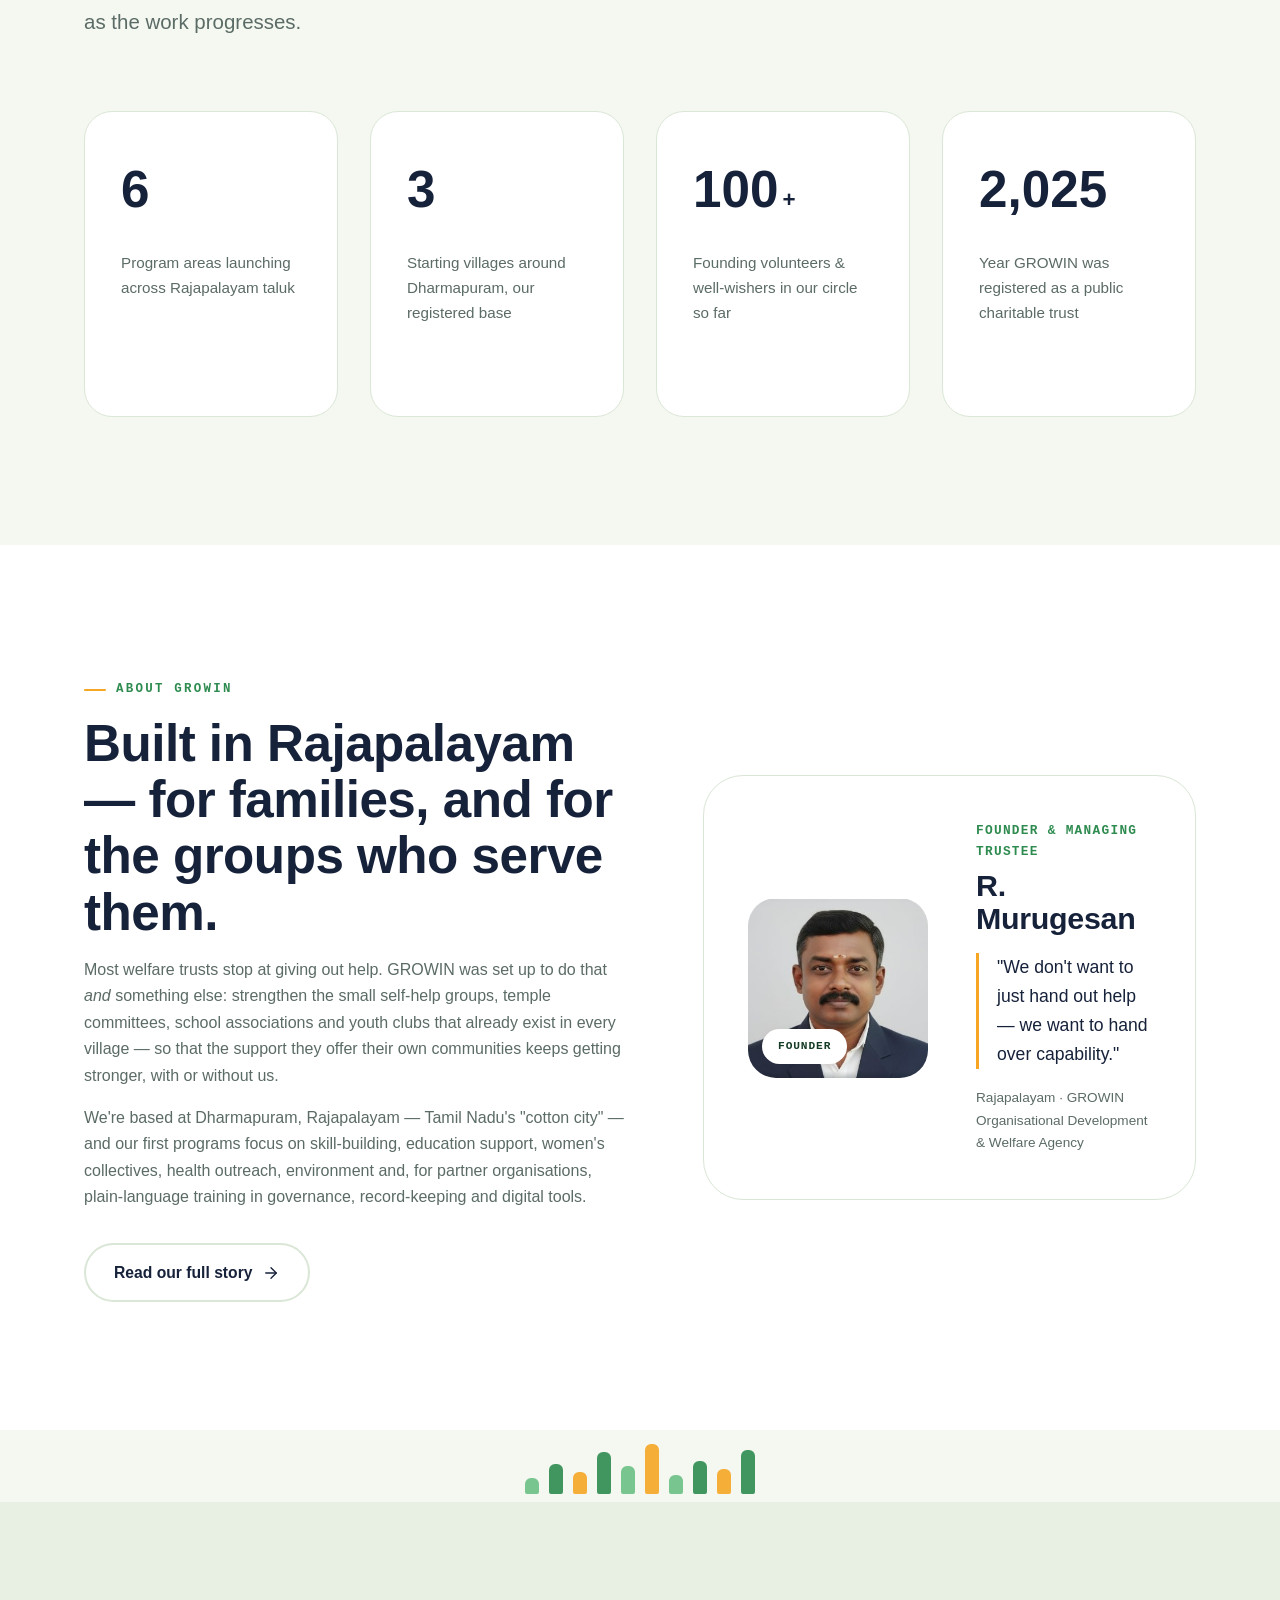
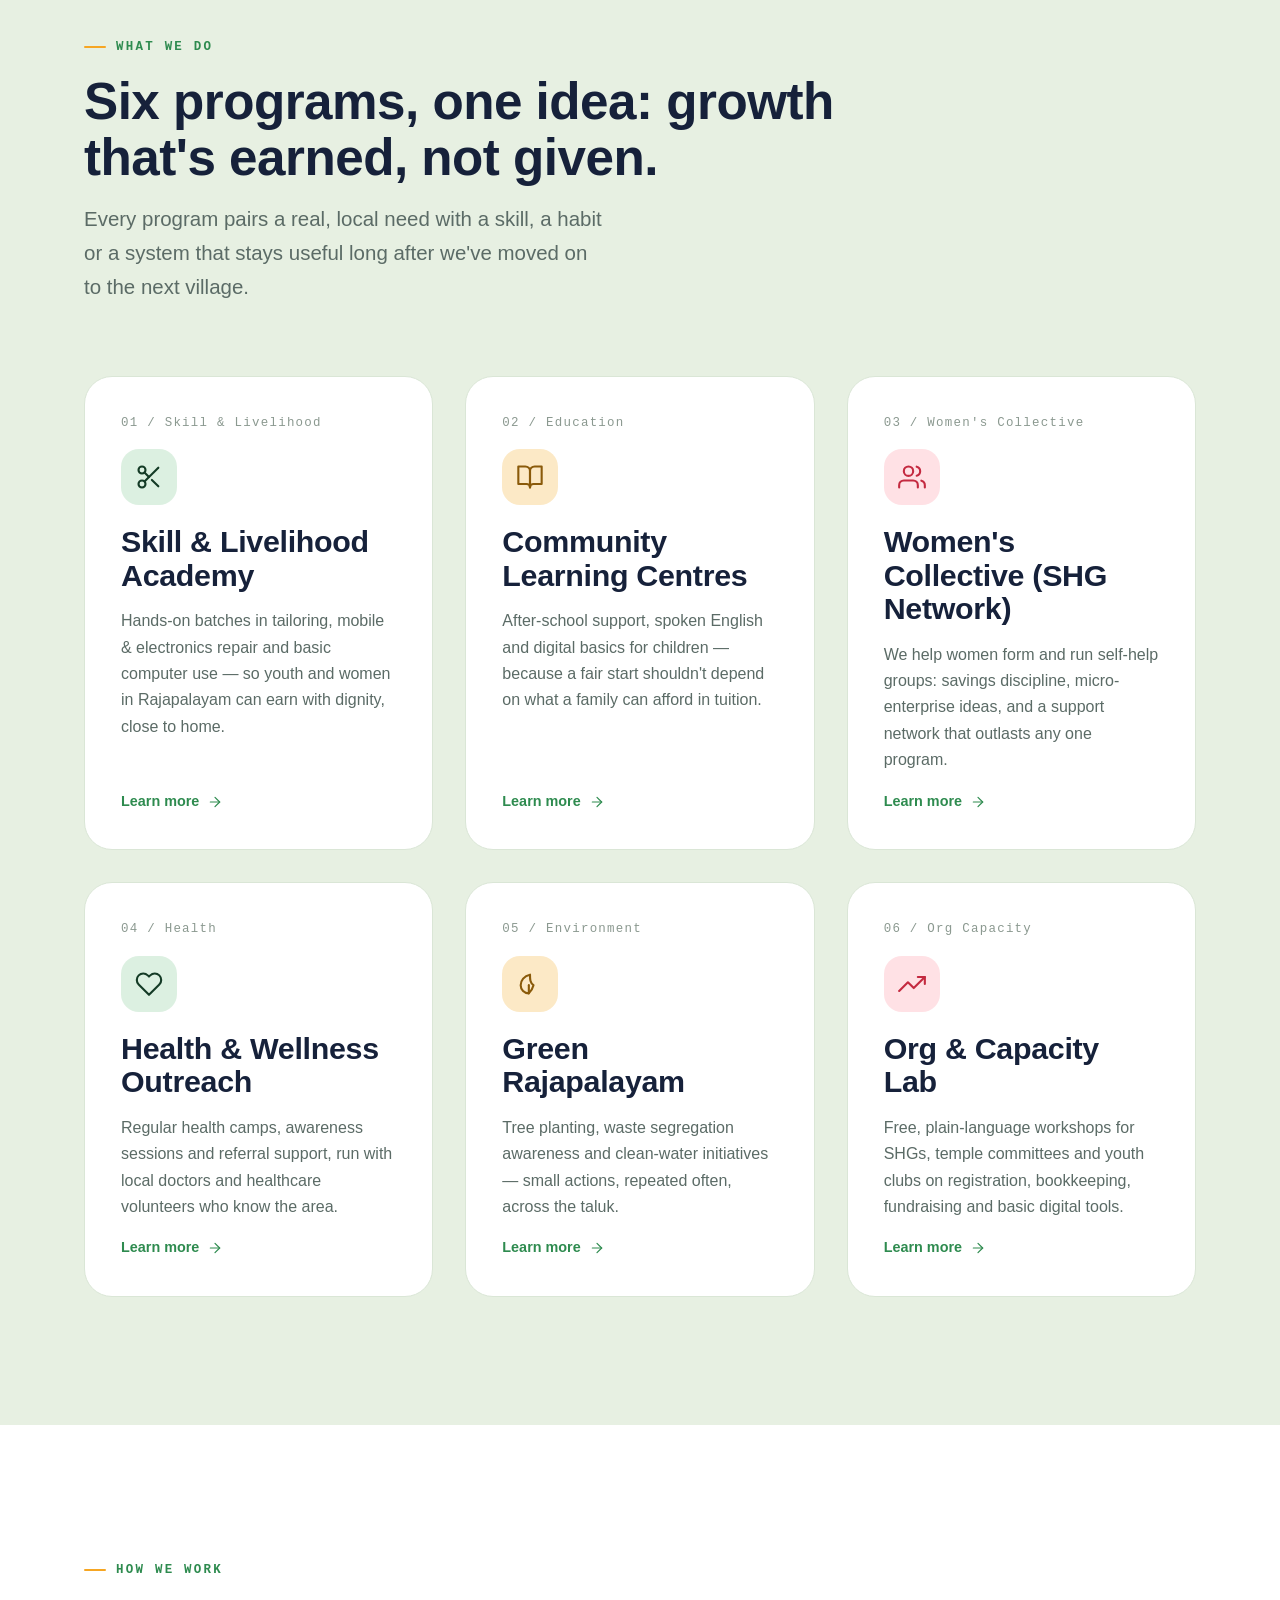
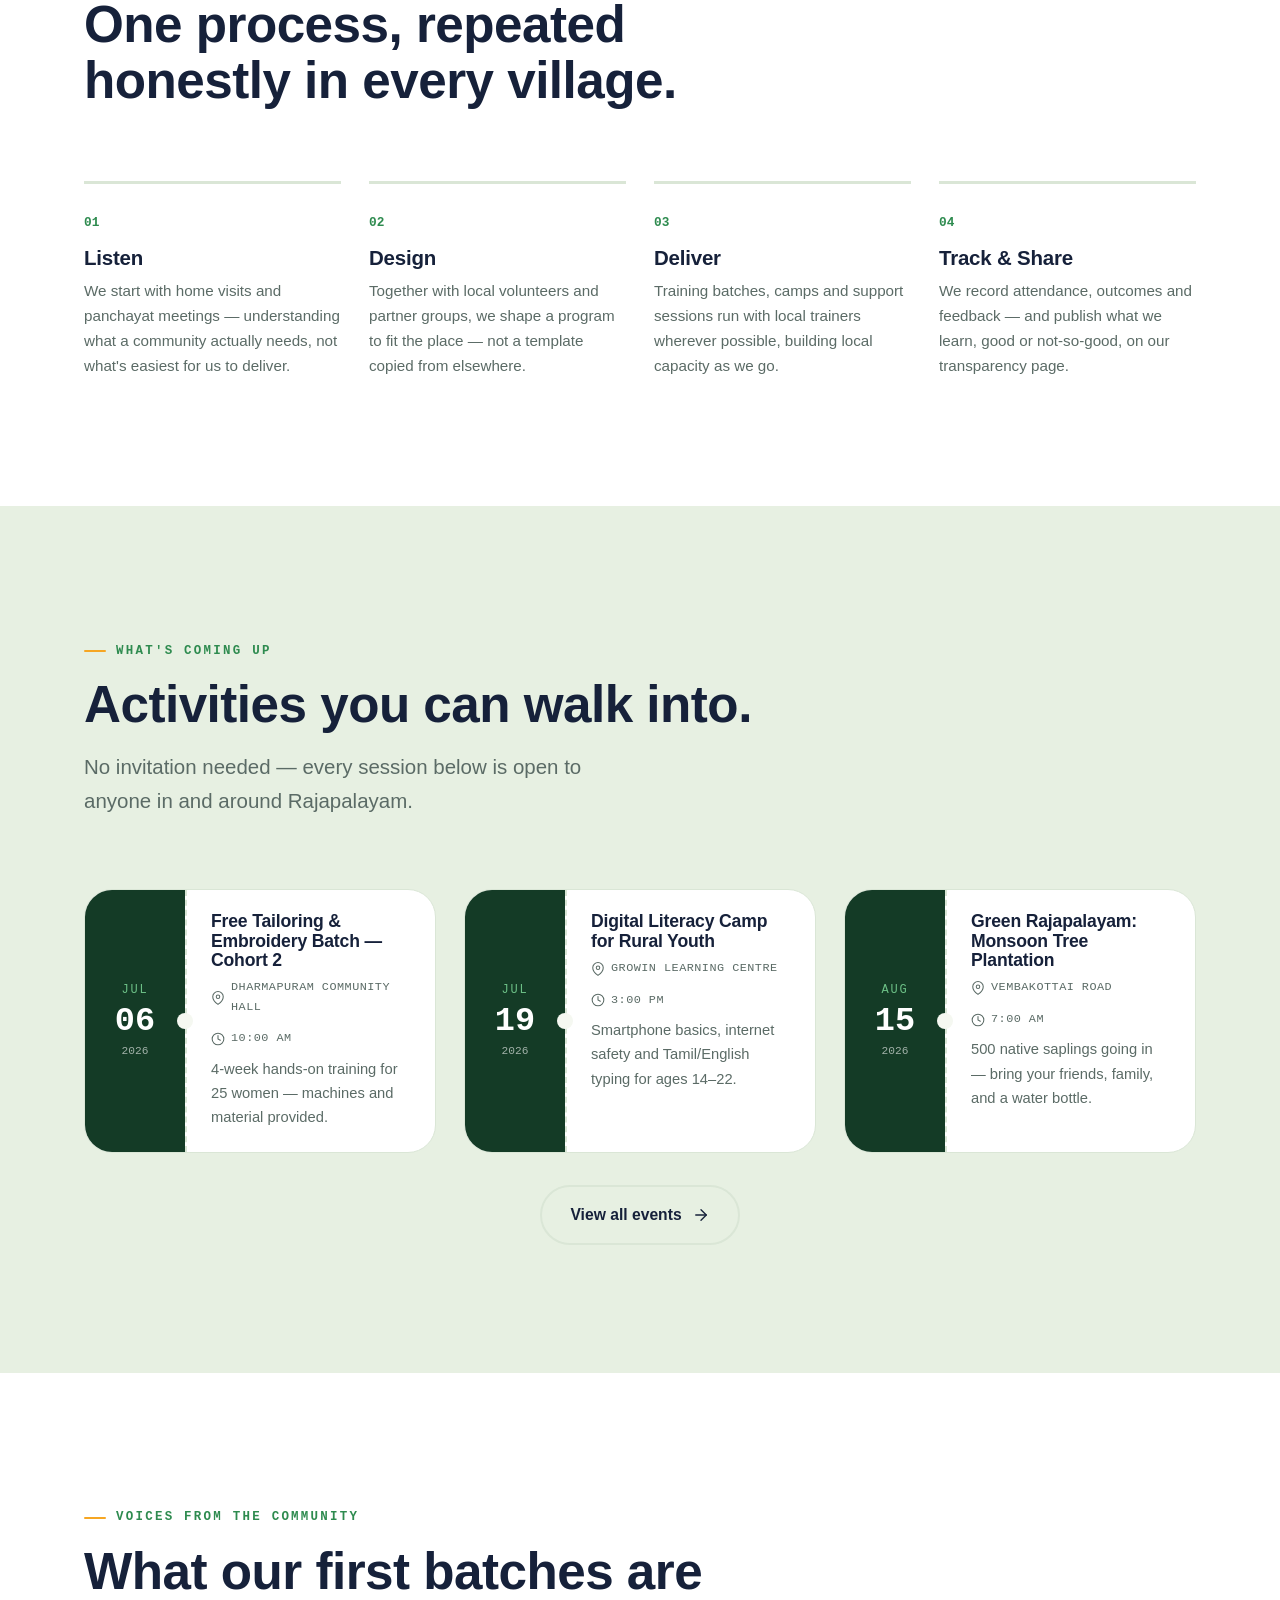
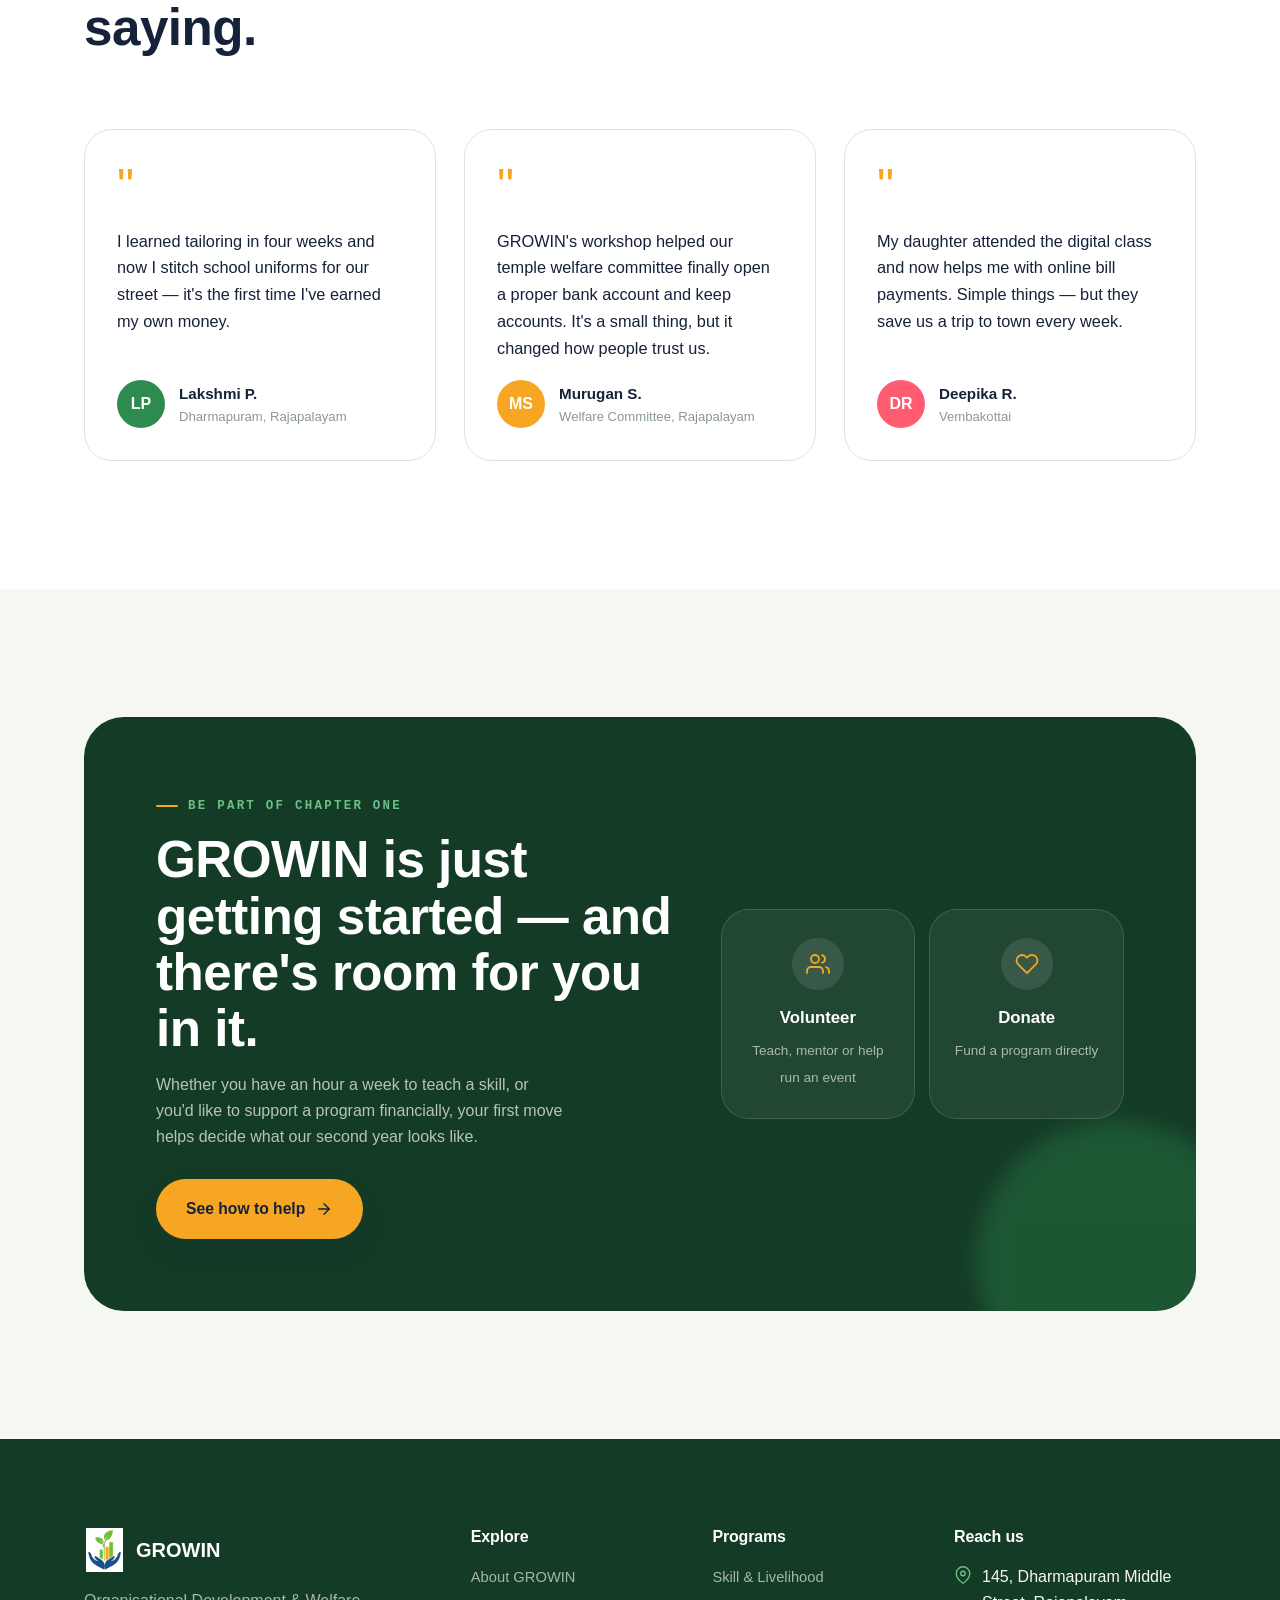
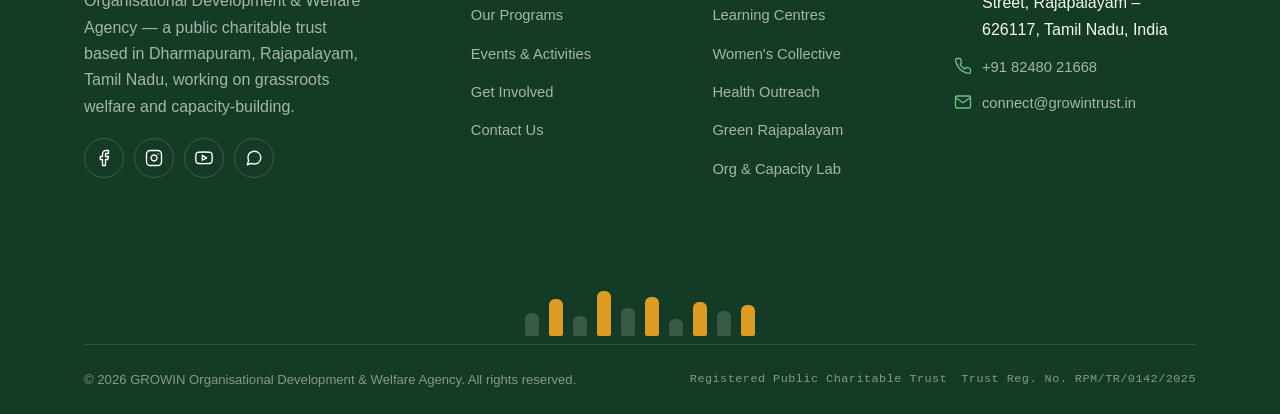
==== commit 23792c11: "Change some path . delete assets path" ====
--- a/index.html
+++ b/index.html
@@ -5,18 +5,18 @@
 <meta name="viewport" content="width=device-width, initial-scale=1.0">
 <title>GROWIN — Organisational Development &amp; Welfare Agency, Rajapalayam</title>
 <meta name="description" content="GROWIN is a public charitable trust based in Rajapalayam, Tamil Nadu, building skills and welfare programs for families and capacity-building support for grassroots organisations.">
-<link rel="icon" href="assets/img/growin-favicon.png" type="image/png">
+<link rel="icon" href="growin-favicon.png" type="image/png">
 <link rel="preconnect" href="https://fonts.googleapis.com">
 <link rel="preconnect" href="https://fonts.gstatic.com" crossorigin>
 <link href="https://fonts.googleapis.com/css2?family=Space+Grotesk:wght@500;600;700&family=Inter:wght@400;500;600;700;800&family=Space+Mono:wght@400;700&display=swap" rel="stylesheet">
-<link rel="stylesheet" href="assets/css/style.css">
+<link rel="stylesheet" href="style.css">
 </head>
 <body>
 
 <!-- ========================= NAV ========================= -->
 <header class="nav">
   <a href="index.html" class="brand">
-    <img src="assets/img/growin-icon.png" alt="">
+    <img src="growin-icon.png" alt="">
     <span class="brand-text">GROWIN<small>Org. Development &amp; Welfare Agency</small></span>
   </a>
   <nav class="nav-links">
@@ -173,7 +173,7 @@
     <div class="reveal">
       <div class="founder-card" style="grid-template-columns: 180px 1fr;">
         <div class="founder-photo">
-          <img src="assets/img/trustee-square.jpg" alt="R. Murugesan, Founder and Managing Trustee of GROWIN">
+          <img src="trustee-square.jpg" alt="R. Murugesan, Founder and Managing Trustee of GROWIN">
           <span class="badge">Founder</span>
         </div>
         <div class="founder-info">
@@ -440,7 +440,7 @@
     <div class="footer-top">
       <div class="footer-brand">
         <a href="index.html" class="brand">
-          <img src="assets/img/growin-icon.png" alt="">
+          <img src="growin-icon.png" alt="">
           <span class="brand-text">GROWIN</span>
         </a>
         <p>Organisational Development &amp; Welfare Agency — a public charitable trust based in Dharmapuram, Rajapalayam, Tamil Nadu, working on grassroots welfare and capacity-building.</p>
@@ -498,6 +498,6 @@
   <svg viewBox="0 0 24 24" fill="none" stroke="currentColor" stroke-width="1.8" stroke-linecap="round" stroke-linejoin="round"><polyline points="18 15 12 9 6 15"/></svg>
 </button>
 
-<script src="assets/js/main.js"></script>
+<script src="main.js"></script>
 </body>
 </html>
--- a/style.css
+++ b/style.css
@@ -0,0 +1,1319 @@
+/* ===================================================================
+   GROWIN — Organisational Development & Welfare Agency
+   Design system: "Growth that's measured."
+   Signature motif: animated growth-bars (echoes the logo's bar chart)
+   =================================================================== */
+
+/* ---------- Reset ---------- */
+*, *::before, *::after { box-sizing: border-box; }
+html, body, h1, h2, h3, h4, p, ul, ol, figure, blockquote { margin: 0; }
+img, svg { display: block; max-width: 100%; }
+ul, ol { padding: 0; list-style: none; }
+a { color: inherit; text-decoration: none; }
+button { font: inherit; cursor: pointer; }
+input, textarea, select { font: inherit; }
+html { scroll-behavior: smooth; }
+
+/* ---------- Design tokens ---------- */
+:root {
+  /* Color: "Sprout Paper" base, "Indigo Soil" ink, "Leaf" primary,
+     "Marigold" + "Hibiscus" accents — pulled from the GROWIN mark
+     plus one new pop accent for Gen-Z energy. */
+  --paper:      #F5F8F1;
+  --paper-deep: #EBF1E6;
+  --mist:       #E7F0E2;
+  --surface:    #FFFFFF;
+  --ink:        #16213A;
+  --ink-soft:   #5B6B66;
+  --ink-faint:  #8B9990;
+  --leaf:       #2E8B4F;
+  --leaf-light: #6CC086;
+  --leaf-pale:  #DCF0E1;
+  --leaf-deep:  #143B26;
+  --marigold:   #F6A623;
+  --marigold-pale: #FCE9C6;
+  --hibiscus:   #FF5C72;
+  --hibiscus-pale: #FFE1E5;
+  --line:       #DAE6D6;
+  --line-deep:  rgba(255,255,255,0.12);
+
+  /* Type */
+  --font-display: 'Space Grotesk', sans-serif;
+  --font-body: 'Inter', sans-serif;
+  --font-mono: 'Space Mono', monospace;
+
+  /* Radius */
+  --r-sm: 10px;
+  --r-md: 18px;
+  --r-lg: 28px;
+  --r-xl: 40px;
+  --r-full: 999px;
+
+  /* Shadow */
+  --shadow-sm: 0 2px 10px rgba(22,33,58,0.05);
+  --shadow-md: 0 12px 32px rgba(22,33,58,0.08);
+  --shadow-lg: 0 24px 60px rgba(22,33,58,0.12);
+
+  /* Motion */
+  --ease: cubic-bezier(.19,1,.22,1);
+  --speed: .5s;
+
+  /* Layout */
+  --container: 1240px;
+  --gutter: clamp(20px, 5vw, 64px);
+  --section-pad: clamp(64px, 10vw, 128px);
+}
+
+/* ---------- Base ---------- */
+body {
+  font-family: var(--font-body);
+  background: var(--paper);
+  color: var(--ink);
+  font-size: 16px;
+  line-height: 1.65;
+  -webkit-font-smoothing: antialiased;
+  overflow-x: hidden;
+}
+
+::selection { background: var(--marigold); color: var(--ink); }
+
+a:focus-visible, button:focus-visible, input:focus-visible,
+textarea:focus-visible, select:focus-visible, [tabindex]:focus-visible {
+  outline: 3px solid var(--leaf);
+  outline-offset: 3px;
+  border-radius: var(--r-sm);
+}
+
+/* ---------- Typography ---------- */
+h1, h2, h3, h4 {
+  font-family: var(--font-display);
+  color: var(--ink);
+  line-height: 1.1;
+  font-weight: 700;
+  letter-spacing: -0.01em;
+}
+
+h1 { font-size: clamp(2.6rem, 6vw, 4.8rem); line-height: 1.05; }
+h2 { font-size: clamp(2rem, 4.2vw, 3.2rem); }
+h3 { font-size: clamp(1.35rem, 2.4vw, 1.9rem); }
+h4 { font-size: clamp(1.1rem, 1.6vw, 1.3rem); }
+
+p { color: var(--ink-soft); }
+.lead {
+  font-size: clamp(1.05rem, 1.6vw, 1.3rem);
+  color: var(--ink-soft);
+  max-width: 46ch;
+}
+
+.eyebrow {
+  font-family: var(--font-mono);
+  font-size: 0.78rem;
+  letter-spacing: 0.18em;
+  text-transform: uppercase;
+  color: var(--leaf);
+  font-weight: 700;
+  display: inline-flex;
+  align-items: center;
+  gap: 10px;
+  margin-bottom: 16px;
+}
+.eyebrow::before {
+  content: "";
+  display: block;
+  width: 22px;
+  height: 2px;
+  background: var(--marigold);
+  border-radius: var(--r-full);
+}
+.eyebrow.on-dark { color: var(--leaf-light); }
+.eyebrow.on-dark::before { background: var(--marigold); }
+
+.section-head { max-width: 760px; margin-bottom: clamp(40px, 6vw, 72px); }
+.section-head.center { margin-inline: auto; text-align: center; }
+.section-head.center .eyebrow { justify-content: center; }
+.section-head.center .eyebrow::before { display: none; }
+
+mark.hl {
+  background: none;
+  color: var(--leaf);
+  position: relative;
+  white-space: nowrap;
+}
+mark.hl.amber { color: var(--marigold); }
+mark.hl.bloom { color: var(--hibiscus); }
+
+/* ---------- Layout primitives ---------- */
+.container {
+  width: 100%;
+  max-width: var(--container);
+  margin-inline: auto;
+  padding-inline: var(--gutter);
+}
+
+.section { padding-block: var(--section-pad); position: relative; }
+.section.tight { padding-block: clamp(40px, 6vw, 80px); }
+.section.surface { background: var(--surface); }
+.section.mist { background: var(--mist); }
+.section.dark {
+  background: var(--leaf-deep);
+  color: var(--paper);
+}
+.section.dark p { color: rgba(245,248,241,0.7); }
+.section.dark h1, .section.dark h2, .section.dark h3, .section.dark h4 { color: var(--surface); }
+
+.grid { display: grid; gap: clamp(20px, 3vw, 32px); }
+.grid-2 { grid-template-columns: repeat(2, 1fr); }
+.grid-3 { grid-template-columns: repeat(3, 1fr); }
+.grid-4 { grid-template-columns: repeat(4, 1fr); }
+
+.split {
+  display: grid;
+  grid-template-columns: 1.1fr 1fr;
+  gap: clamp(32px, 6vw, 96px);
+  align-items: center;
+}
+.split.reverse { grid-template-columns: 1fr 1.1fr; }
+.split.reverse > :first-child { order: 2; }
+
+@media (max-width: 900px) {
+  .grid-2, .grid-3, .grid-4 { grid-template-columns: 1fr; }
+  .split, .split.reverse { grid-template-columns: 1fr; }
+  .split.reverse > :first-child { order: 0; }
+}
+
+/* ---------- Buttons ---------- */
+.btn {
+  display: inline-flex;
+  align-items: center;
+  gap: 10px;
+  font-family: var(--font-display);
+  font-weight: 600;
+  font-size: 0.98rem;
+  padding: 15px 28px;
+  border-radius: var(--r-full);
+  border: 2px solid transparent;
+  transition: transform var(--speed) var(--ease), box-shadow var(--speed) var(--ease), background var(--speed) var(--ease), color var(--speed) var(--ease), border-color var(--speed) var(--ease);
+  white-space: nowrap;
+}
+.btn svg { width: 18px; height: 18px; flex-shrink: 0; transition: transform .35s var(--ease); }
+.btn:hover svg { transform: translateX(4px); }
+.btn:hover { transform: translateY(-2px); }
+
+.btn-primary {
+  background: var(--leaf);
+  color: var(--surface);
+  box-shadow: var(--shadow-md);
+}
+.btn-primary:hover { background: var(--leaf-deep); box-shadow: var(--shadow-lg); }
+
+.btn-accent {
+  background: var(--hibiscus);
+  color: var(--surface);
+  box-shadow: 0 12px 32px rgba(255,92,114,0.28);
+}
+.btn-accent:hover { background: #E84A60; }
+
+.btn-ghost {
+  background: transparent;
+  border-color: var(--line);
+  color: var(--ink);
+}
+.btn-ghost:hover { border-color: var(--leaf); color: var(--leaf); }
+
+.btn-ghost.on-dark { border-color: rgba(255,255,255,0.25); color: var(--surface); }
+.btn-ghost.on-dark:hover { border-color: var(--leaf-light); color: var(--leaf-light); }
+
+.btn-block { width: 100%; justify-content: center; }
+.btn-sm { padding: 10px 20px; font-size: 0.85rem; }
+
+.btn-group { display: flex; gap: 14px; flex-wrap: wrap; margin-top: 36px; }
+
+/* ---------- Tags / pills ---------- */
+.tag {
+  display: inline-flex;
+  align-items: center;
+  gap: 6px;
+  font-family: var(--font-mono);
+  font-size: 0.72rem;
+  letter-spacing: 0.06em;
+  text-transform: uppercase;
+  font-weight: 700;
+  padding: 6px 14px;
+  border-radius: var(--r-full);
+  background: var(--leaf-pale);
+  color: var(--leaf-deep);
+}
+.tag.amber { background: var(--marigold-pale); color: #8A5A0A; }
+.tag.bloom { background: var(--hibiscus-pale); color: #C42A40; }
+.tag.outline { background: transparent; border: 1px solid var(--line); color: var(--ink-soft); }
+
+/* ===================================================================
+   Navigation
+   =================================================================== */
+.nav {
+  position: fixed;
+  top: 0; left: 0; right: 0;
+  z-index: 100;
+  display: flex;
+  align-items: center;
+  justify-content: space-between;
+  padding: 18px var(--gutter);
+  background: rgba(245,248,241,0.78);
+  backdrop-filter: blur(14px);
+  border-bottom: 1px solid transparent;
+  transition: border-color var(--speed) var(--ease), padding var(--speed) var(--ease), background var(--speed) var(--ease);
+}
+.nav.scrolled {
+  border-bottom-color: var(--line);
+  padding-block: 12px;
+  box-shadow: var(--shadow-sm);
+}
+
+.brand {
+  display: flex;
+  align-items: center;
+  gap: 12px;
+  font-family: var(--font-display);
+  font-weight: 700;
+  font-size: 1.25rem;
+  color: var(--ink);
+}
+.brand img { width: 40px; height: 44px; object-fit: contain; }
+.brand .brand-text { display: flex; flex-direction: column; line-height: 1.15; }
+.brand .brand-text small {
+  font-family: var(--font-mono);
+  font-size: 0.6rem;
+  letter-spacing: 0.12em;
+  text-transform: uppercase;
+  color: var(--ink-faint);
+  font-weight: 400;
+}
+
+.nav-links {
+  display: flex;
+  align-items: center;
+  gap: clamp(18px, 2vw, 34px);
+  font-family: var(--font-display);
+  font-weight: 600;
+  font-size: 0.95rem;
+}
+.nav-links a {
+  position: relative;
+  padding: 6px 2px;
+  color: var(--ink-soft);
+  transition: color var(--speed) var(--ease);
+}
+.nav-links a::after {
+  content: "";
+  position: absolute;
+  bottom: 0; left: 0;
+  width: 0; height: 2px;
+  background: var(--marigold);
+  border-radius: var(--r-full);
+  transition: width var(--speed) var(--ease);
+}
+.nav-links a:hover { color: var(--ink); }
+.nav-links a:hover::after,
+.nav-links a.active::after { width: 100%; }
+.nav-links a.active { color: var(--leaf); }
+
+.nav-actions { display: flex; align-items: center; gap: 14px; }
+
+.nav-toggle {
+  display: none;
+  width: 44px; height: 44px;
+  border-radius: var(--r-full);
+  border: 1px solid var(--line);
+  background: var(--surface);
+  align-items: center;
+  justify-content: center;
+  flex-shrink: 0;
+}
+.nav-toggle svg { width: 20px; height: 20px; }
+.nav-toggle .icon-close { display: none; }
+.nav-toggle.open .icon-menu { display: none; }
+.nav-toggle.open .icon-close { display: block; }
+
+@media (max-width: 880px) {
+  .nav-links {
+    position: fixed;
+    top: 0; right: 0;
+    height: 100vh;
+    width: min(82vw, 360px);
+    background: var(--surface);
+    flex-direction: column;
+    align-items: flex-start;
+    justify-content: center;
+    gap: 28px;
+    padding: 40px var(--gutter);
+    box-shadow: var(--shadow-lg);
+    transform: translateX(100%);
+    transition: transform var(--speed) var(--ease);
+    font-size: 1.4rem;
+  }
+  .nav-links.open { transform: translateX(0); }
+  .nav-links a::after { display: none; }
+  .nav-toggle { display: flex; }
+  .nav-actions .btn-accent.desktop-only { display: none; }
+}
+
+/* ===================================================================
+   Hero
+   =================================================================== */
+.hero {
+  padding-top: clamp(120px, 18vh, 180px);
+  padding-bottom: clamp(60px, 8vh, 100px);
+  position: relative;
+  overflow: hidden;
+}
+.hero .container { position: relative; z-index: 2; }
+.hero-grid {
+  display: grid;
+  grid-template-columns: 1.15fr 1fr;
+  gap: clamp(40px, 6vw, 80px);
+  align-items: center;
+}
+.hero h1 { margin-bottom: 22px; }
+.hero .lead { margin-bottom: 8px; }
+.hero-tamil {
+  font-family: var(--font-display);
+  font-size: clamp(1.1rem, 1.6vw, 1.4rem);
+  color: var(--leaf-deep);
+  margin-top: 6px;
+  font-weight: 600;
+}
+
+.hero-art { position: relative; }
+
+.blob {
+  position: absolute;
+  border-radius: 50%;
+  filter: blur(60px);
+  opacity: 0.35;
+  z-index: 0;
+}
+.blob-1 { width: 420px; height: 420px; background: var(--leaf-light); top: -120px; right: -100px; }
+.blob-2 { width: 320px; height: 320px; background: var(--marigold); bottom: -80px; left: 10%; opacity: .25; }
+
+@media (max-width: 900px) {
+  .hero-grid { grid-template-columns: 1fr; }
+  .hero-art { order: -1; max-width: 420px; margin-inline: auto; }
+}
+
+/* ===================================================================
+   Signature motif: Growth bars
+   =================================================================== */
+.growth-bars { display: flex; align-items: flex-end; gap: 6px; height: 100%; }
+.growth-bars rect, .growth-bars .bar {
+  transform-origin: bottom;
+  transform: scaleY(0);
+  animation: grow-bar 1.1s var(--ease) forwards;
+}
+@keyframes grow-bar {
+  to { transform: scaleY(1); }
+}
+
+/* Divider strip of small growth bars between sections */
+.bar-divider {
+  display: flex;
+  align-items: flex-end;
+  justify-content: center;
+  gap: clamp(4px, 1vw, 10px);
+  height: 56px;
+  margin-block: 8px;
+  opacity: 0.9;
+}
+.bar-divider span {
+  display: block;
+  width: clamp(6px, 1.4vw, 14px);
+  border-radius: 6px 6px 2px 2px;
+  background: var(--leaf);
+  transform-origin: bottom;
+  transform: scaleY(0);
+  transition: transform 1s var(--ease);
+}
+.bar-divider span:nth-child(odd) { background: var(--leaf-light); }
+.bar-divider span:nth-child(3n) { background: var(--marigold); }
+.bar-divider.in-view span { transform: scaleY(1); }
+
+/* Stat / bento cards with their own mini growth bar */
+.stat-card {
+  background: var(--surface);
+  border: 1px solid var(--line);
+  border-radius: var(--r-lg);
+  padding: clamp(24px, 3vw, 36px);
+  display: flex;
+  flex-direction: column;
+  gap: 18px;
+  position: relative;
+  overflow: hidden;
+  transition: transform var(--speed) var(--ease), box-shadow var(--speed) var(--ease);
+}
+.stat-card:hover { transform: translateY(-6px); box-shadow: var(--shadow-md); }
+.stat-card .stat-value {
+  font-family: var(--font-display);
+  font-size: clamp(2.2rem, 4vw, 3.2rem);
+  font-weight: 700;
+  display: flex;
+  align-items: baseline;
+  gap: 4px;
+}
+.stat-card .stat-label {
+  font-size: 0.95rem;
+  color: var(--ink-soft);
+}
+.stat-card .mini-bars {
+  display: flex;
+  align-items: flex-end;
+  gap: 5px;
+  height: 36px;
+}
+.stat-card .mini-bars span {
+  display: block;
+  width: 9px;
+  border-radius: 4px 4px 1px 1px;
+  background: var(--leaf-pale);
+  transform-origin: bottom;
+  transform: scaleY(0.18);
+  transition: transform 1.1s var(--ease);
+}
+.stat-card.in-view .mini-bars span { transform: scaleY(var(--h, 1)); }
+.stat-card .mini-bars span.fill { background: var(--leaf); }
+.stat-card .mini-bars span.fill-amber { background: var(--marigold); }
+
+/* ===================================================================
+   Program cards
+   =================================================================== */
+.program-card {
+  background: var(--surface);
+  border: 1px solid var(--line);
+  border-radius: var(--r-lg);
+  padding: clamp(28px, 3vw, 36px);
+  display: flex;
+  flex-direction: column;
+  gap: 16px;
+  height: 100%;
+  transition: transform var(--speed) var(--ease), box-shadow var(--speed) var(--ease), border-color var(--speed) var(--ease);
+}
+.program-card:hover {
+  transform: translateY(-6px);
+  box-shadow: var(--shadow-md);
+  border-color: transparent;
+}
+.program-icon {
+  width: 56px; height: 56px;
+  border-radius: var(--r-md);
+  display: flex;
+  align-items: center;
+  justify-content: center;
+  background: var(--leaf-pale);
+  color: var(--leaf-deep);
+}
+.program-icon svg { width: 28px; height: 28px; }
+.program-card.amber .program-icon { background: var(--marigold-pale); color: #8A5A0A; }
+.program-card.bloom .program-icon { background: var(--hibiscus-pale); color: #C42A40; }
+.program-card h3 { margin-top: 4px; }
+.program-card .num {
+  font-family: var(--font-mono);
+  font-size: 0.78rem;
+  color: var(--ink-faint);
+  letter-spacing: 0.1em;
+}
+.program-card .card-link {
+  margin-top: auto;
+  display: inline-flex;
+  align-items: center;
+  gap: 8px;
+  font-family: var(--font-display);
+  font-weight: 600;
+  font-size: 0.9rem;
+  color: var(--leaf);
+}
+.program-card .card-link svg { width: 16px; height: 16px; transition: transform .35s var(--ease); }
+.program-card:hover .card-link svg { transform: translateX(4px); }
+
+/* ===================================================================
+   Value / feature cards
+   =================================================================== */
+.value-card {
+  border-radius: var(--r-lg);
+  padding: clamp(24px, 3vw, 32px);
+  background: var(--mist);
+  border: 1px solid var(--line);
+}
+.value-card .program-icon { background: var(--surface); }
+
+/* ===================================================================
+   Process / "how we work" steps
+   =================================================================== */
+.steps {
+  display: grid;
+  grid-template-columns: repeat(4, 1fr);
+  gap: clamp(20px, 3vw, 28px);
+  counter-reset: step;
+}
+.step { position: relative; padding-top: 28px; border-top: 3px solid var(--line); }
+.step::before {
+  counter-increment: step;
+  content: "0" counter(step);
+  font-family: var(--font-mono);
+  font-size: 0.8rem;
+  font-weight: 700;
+  color: var(--leaf);
+  display: block;
+  margin-bottom: 14px;
+}
+.step h4 { margin-bottom: 8px; }
+.step p { font-size: 0.95rem; }
+@media (max-width: 900px) {
+  .steps { grid-template-columns: repeat(2, 1fr); }
+}
+@media (max-width: 560px) {
+  .steps { grid-template-columns: 1fr; }
+}
+
+/* ===================================================================
+   Event ticket cards
+   =================================================================== */
+.events-grid {
+  display: grid;
+  grid-template-columns: repeat(auto-fill, minmax(300px, 1fr));
+  gap: clamp(20px, 3vw, 28px);
+}
+.ticket {
+  display: flex;
+  background: var(--surface);
+  border: 1px solid var(--line);
+  border-radius: var(--r-lg);
+  overflow: hidden;
+  transition: transform var(--speed) var(--ease), box-shadow var(--speed) var(--ease);
+}
+.ticket:hover { transform: translateY(-6px); box-shadow: var(--shadow-md); }
+.ticket-date {
+  flex: 0 0 100px;
+  background: var(--leaf-deep);
+  color: var(--surface);
+  display: flex;
+  flex-direction: column;
+  align-items: center;
+  justify-content: center;
+  font-family: var(--font-mono);
+  text-align: center;
+  position: relative;
+  padding: 16px 8px;
+}
+.ticket-date .month {
+  font-size: 0.75rem;
+  letter-spacing: 0.15em;
+  text-transform: uppercase;
+  color: var(--leaf-light);
+}
+.ticket-date .day { font-size: 2.1rem; font-weight: 700; line-height: 1; margin-top: 4px; }
+.ticket-date .year { font-size: 0.7rem; opacity: 0.6; margin-top: 4px; }
+.ticket-date::after {
+  content: "";
+  position: absolute;
+  right: -8px; top: 50%;
+  width: 16px; height: 16px;
+  background: var(--paper);
+  border-radius: 50%;
+  transform: translateY(-50%);
+}
+.ticket-body {
+  flex: 1;
+  padding: 22px 24px;
+  display: flex;
+  flex-direction: column;
+  gap: 8px;
+  border-left: 2px dashed var(--line);
+}
+.ticket-body h4 { font-size: 1.1rem; }
+.ticket-meta {
+  display: flex;
+  flex-wrap: wrap;
+  gap: 12px;
+  font-family: var(--font-mono);
+  font-size: 0.74rem;
+  color: var(--ink-soft);
+  text-transform: uppercase;
+  letter-spacing: 0.04em;
+}
+.ticket-meta span { display: inline-flex; align-items: center; gap: 6px; }
+.ticket-meta svg { width: 14px; height: 14px; flex-shrink: 0; }
+.ticket-body p { font-size: 0.92rem; }
+.ticket.past { opacity: 0.7; }
+.ticket.past .ticket-date { background: var(--ink-faint); }
+.ticket.past .ticket-date .month { color: var(--surface); }
+
+/* ===================================================================
+   Testimonials
+   =================================================================== */
+.testimonial-track {
+  display: grid;
+  grid-template-columns: repeat(3, 1fr);
+  gap: clamp(20px, 3vw, 28px);
+}
+@media (max-width: 900px) {
+  .testimonial-track { grid-template-columns: 1fr; }
+}
+.testimonial-card {
+  background: var(--surface);
+  border: 1px solid var(--line);
+  border-radius: var(--r-lg);
+  padding: clamp(24px, 3vw, 32px);
+  display: flex;
+  flex-direction: column;
+  gap: 18px;
+}
+.testimonial-card .quote-mark {
+  font-family: var(--font-display);
+  font-size: 3rem;
+  line-height: 1;
+  color: var(--marigold);
+}
+.testimonial-card p.quote { color: var(--ink); font-size: 1.02rem; }
+.testimonial-person { display: flex; align-items: center; gap: 14px; margin-top: auto; }
+.avatar {
+  width: 48px; height: 48px;
+  border-radius: 50%;
+  display: flex;
+  align-items: center;
+  justify-content: center;
+  font-family: var(--font-display);
+  font-weight: 700;
+  color: var(--surface);
+  font-size: 1rem;
+  flex-shrink: 0;
+}
+.testimonial-person .who { font-family: var(--font-display); font-weight: 700; font-size: 0.95rem; }
+.testimonial-person .where { font-size: 0.82rem; color: var(--ink-faint); }
+
+/* ===================================================================
+   Forms
+   =================================================================== */
+.form-grid {
+  display: grid;
+  grid-template-columns: repeat(2, 1fr);
+  gap: 18px;
+}
+.form-grid .full { grid-column: 1 / -1; }
+@media (max-width: 700px) {
+  .form-grid { grid-template-columns: 1fr; }
+}
+.field { display: flex; flex-direction: column; gap: 8px; }
+.field label {
+  font-family: var(--font-mono);
+  font-size: 0.72rem;
+  letter-spacing: 0.1em;
+  text-transform: uppercase;
+  color: var(--ink-soft);
+  font-weight: 700;
+}
+.field input, .field textarea, .field select {
+  border: 1.5px solid var(--line);
+  background: var(--surface);
+  border-radius: var(--r-sm);
+  padding: 13px 16px;
+  color: var(--ink);
+  transition: border-color var(--speed) var(--ease), box-shadow var(--speed) var(--ease);
+}
+.field input:focus, .field textarea:focus, .field select:focus {
+  border-color: var(--leaf);
+  box-shadow: 0 0 0 4px var(--leaf-pale);
+  outline: none;
+}
+.field textarea { resize: vertical; min-height: 120px; }
+.field.checkrow { flex-direction: row; align-items: flex-start; gap: 10px; }
+.field.checkrow input { width: 18px; height: 18px; margin-top: 3px; accent-color: var(--leaf); }
+.field.checkrow label { text-transform: none; font-size: 0.88rem; letter-spacing: normal; font-weight: 400; color: var(--ink-soft); font-family: var(--font-body); }
+
+.form-card {
+  background: var(--surface);
+  border: 1px solid var(--line);
+  border-radius: var(--r-lg);
+  padding: clamp(28px, 4vw, 44px);
+  box-shadow: var(--shadow-sm);
+}
+
+.form-success {
+  display: none;
+  align-items: center;
+  gap: 14px;
+  background: var(--leaf-pale);
+  border: 1px solid var(--leaf-light);
+  border-radius: var(--r-md);
+  padding: 18px 22px;
+  margin-top: 18px;
+  color: var(--leaf-deep);
+  font-weight: 600;
+}
+.form-success.show { display: flex; }
+.form-success svg { width: 22px; height: 22px; flex-shrink: 0; }
+
+/* ===================================================================
+   Accordion (FAQ)
+   =================================================================== */
+.accordion-item {
+  border-bottom: 1px solid var(--line);
+}
+.accordion-item:first-child { border-top: 1px solid var(--line); }
+.accordion-trigger {
+  width: 100%;
+  display: flex;
+  align-items: center;
+  justify-content: space-between;
+  gap: 16px;
+  background: none;
+  border: none;
+  text-align: left;
+  padding: 24px 4px;
+  font-family: var(--font-display);
+  font-size: 1.05rem;
+  font-weight: 600;
+  color: var(--ink);
+}
+.accordion-trigger .plus {
+  width: 28px; height: 28px;
+  flex-shrink: 0;
+  border-radius: 50%;
+  border: 1.5px solid var(--line);
+  display: flex;
+  align-items: center;
+  justify-content: center;
+  position: relative;
+  transition: transform var(--speed) var(--ease), border-color var(--speed) var(--ease);
+}
+.accordion-trigger .plus::before, .accordion-trigger .plus::after {
+  content: "";
+  position: absolute;
+  background: var(--ink);
+  transition: transform var(--speed) var(--ease), background var(--speed) var(--ease);
+}
+.accordion-trigger .plus::before { width: 12px; height: 1.5px; }
+.accordion-trigger .plus::after { width: 1.5px; height: 12px; }
+.accordion-item.open .accordion-trigger .plus { border-color: var(--leaf); transform: rotate(180deg); }
+.accordion-item.open .accordion-trigger .plus::after { transform: scaleY(0); }
+.accordion-item.open .accordion-trigger .plus::before,
+.accordion-item.open .accordion-trigger .plus::after { background: var(--leaf); }
+
+.accordion-panel {
+  max-height: 0;
+  overflow: hidden;
+  transition: max-height var(--speed) var(--ease);
+}
+.accordion-panel-inner { padding: 0 4px 24px; max-width: 70ch; }
+.accordion-panel-inner p { font-size: 0.97rem; }
+
+/* ===================================================================
+   CTA banner
+   =================================================================== */
+.cta-banner {
+  border-radius: var(--r-xl);
+  background: var(--leaf-deep);
+  color: var(--surface);
+  padding: clamp(40px, 6vw, 72px);
+  display: grid;
+  grid-template-columns: 1.3fr 1fr;
+  gap: 40px;
+  align-items: center;
+  position: relative;
+  overflow: hidden;
+}
+.cta-banner::after {
+  content: "";
+  position: absolute;
+  right: -60px; bottom: -90px;
+  width: 280px; height: 280px;
+  background: var(--leaf);
+  opacity: 0.35;
+  border-radius: 50%;
+  filter: blur(10px);
+}
+.cta-banner h2 { color: var(--surface); margin-bottom: 14px; }
+.cta-banner p { color: rgba(245,248,241,0.72); max-width: 46ch; }
+.cta-banner .btn-group { margin-top: 28px; }
+.cta-split {
+  display: grid;
+  grid-template-columns: 1fr 1fr;
+  gap: 14px;
+  position: relative;
+  z-index: 1;
+}
+.cta-split .pill {
+  background: rgba(255,255,255,0.06);
+  border: 1px solid rgba(255,255,255,0.14);
+  border-radius: var(--r-lg);
+  padding: 28px 22px;
+  text-align: center;
+  transition: background var(--speed) var(--ease), transform var(--speed) var(--ease);
+}
+.cta-split .pill:hover { background: rgba(255,255,255,0.12); transform: translateY(-4px); }
+.cta-split .pill .pill-icon {
+  width: 52px; height: 52px;
+  margin: 0 auto 14px;
+  border-radius: 50%;
+  background: rgba(255,255,255,0.1);
+  display: flex; align-items: center; justify-content: center;
+}
+.cta-split .pill .pill-icon svg { width: 24px; height: 24px; color: var(--marigold); }
+.cta-split .pill strong { font-family: var(--font-display); display: block; margin-bottom: 6px; font-size: 1.05rem; }
+.cta-split .pill span { font-size: 0.85rem; color: rgba(245,248,241,0.65); }
+
+@media (max-width: 900px) {
+  .cta-banner { grid-template-columns: 1fr; }
+}
+
+/* ===================================================================
+   Page hero (sub-pages)
+   =================================================================== */
+.page-hero {
+  padding-top: clamp(120px, 16vh, 170px);
+  padding-bottom: clamp(48px, 6vh, 80px);
+  position: relative;
+  overflow: hidden;
+}
+.page-hero .breadcrumb {
+  font-family: var(--font-mono);
+  font-size: 0.78rem;
+  letter-spacing: 0.1em;
+  text-transform: uppercase;
+  color: var(--ink-faint);
+  margin-bottom: 18px;
+  display: flex; align-items: center; gap: 8px;
+}
+.page-hero .breadcrumb a { color: var(--leaf); }
+.page-hero h1 { max-width: 16ch; }
+.page-hero .lead { margin-top: 18px; }
+
+/* ===================================================================
+   Scroll reveal
+   =================================================================== */
+.reveal {
+  opacity: 0;
+  transform: translateY(28px);
+  transition: opacity .8s var(--ease), transform .8s var(--ease);
+}
+.reveal.in-view { opacity: 1; transform: translateY(0); }
+.reveal-stagger > * { transition-delay: calc(var(--i, 0) * 90ms); }
+
+@media (prefers-reduced-motion: reduce) {
+  .reveal, .reveal-stagger > * { transition: none; opacity: 1; transform: none; }
+  .bar-divider span, .growth-bars .bar, .stat-card .mini-bars span { transition: none; animation: none; transform: scaleY(1); }
+  html { scroll-behavior: auto; }
+}
+
+/* ===================================================================
+   Marquee / word ticker
+   =================================================================== */
+.marquee {
+  overflow: hidden;
+  border-top: 1px solid var(--line);
+  border-bottom: 1px solid var(--line);
+  padding-block: 18px;
+}
+.marquee-track {
+  display: flex;
+  gap: 48px;
+  white-space: nowrap;
+  animation: marquee 32s linear infinite;
+  font-family: var(--font-display);
+  font-weight: 700;
+  font-size: clamp(1.1rem, 2.4vw, 1.6rem);
+  color: var(--ink-faint);
+}
+.marquee-track span.dot { color: var(--marigold); }
+.marquee-track span.active { color: var(--leaf); }
+@keyframes marquee {
+  from { transform: translateX(0); }
+  to { transform: translateX(-50%); }
+}
+@media (prefers-reduced-motion: reduce) {
+  .marquee-track { animation: none; }
+}
+
+/* ===================================================================
+   Founder / profile card
+   =================================================================== */
+.founder-card {
+  display: grid;
+  grid-template-columns: 280px 1fr;
+  gap: clamp(28px, 4vw, 48px);
+  align-items: center;
+  background: var(--surface);
+  border: 1px solid var(--line);
+  border-radius: var(--r-xl);
+  padding: clamp(24px, 4vw, 44px);
+}
+.founder-photo {
+  border-radius: var(--r-lg);
+  overflow: hidden;
+  aspect-ratio: 1 / 1;
+  position: relative;
+}
+.founder-photo img { width: 100%; height: 100%; object-fit: cover; }
+.founder-photo .badge {
+  position: absolute;
+  bottom: 14px; left: 14px;
+  background: var(--surface);
+  border-radius: var(--r-full);
+  padding: 8px 16px;
+  font-family: var(--font-mono);
+  font-size: 0.7rem;
+  letter-spacing: 0.08em;
+  text-transform: uppercase;
+  font-weight: 700;
+  color: var(--leaf-deep);
+  box-shadow: var(--shadow-sm);
+}
+.founder-info .role {
+  font-family: var(--font-mono);
+  font-size: 0.8rem;
+  letter-spacing: 0.1em;
+  text-transform: uppercase;
+  color: var(--leaf);
+  font-weight: 700;
+  margin-bottom: 6px;
+}
+.founder-info h3 { margin-bottom: 14px; }
+.founder-info blockquote {
+  border-left: 3px solid var(--marigold);
+  padding-left: 18px;
+  font-family: var(--font-display);
+  font-style: normal;
+  font-size: 1.1rem;
+  color: var(--ink);
+  margin: 18px 0;
+}
+.founder-contact {
+  display: flex;
+  gap: 22px;
+  flex-wrap: wrap;
+  margin-top: 18px;
+  font-family: var(--font-mono);
+  font-size: 0.85rem;
+}
+.founder-contact a, .founder-contact span { display: inline-flex; align-items: center; gap: 8px; color: var(--ink-soft); }
+.founder-contact svg { width: 16px; height: 16px; color: var(--leaf); }
+
+@media (max-width: 760px) {
+  .founder-card { grid-template-columns: 1fr; }
+  .founder-photo { max-width: 220px; margin-inline: auto; }
+}
+
+/* ===================================================================
+   Timeline (history / past events)
+   =================================================================== */
+.timeline { position: relative; padding-left: 36px; }
+.timeline::before {
+  content: "";
+  position: absolute;
+  left: 7px; top: 6px; bottom: 6px;
+  width: 2px;
+  background: var(--line);
+}
+.timeline-item { position: relative; padding-bottom: 36px; }
+.timeline-item:last-child { padding-bottom: 0; }
+.timeline-item::before {
+  content: "";
+  position: absolute;
+  left: -36px; top: 4px;
+  width: 16px; height: 16px;
+  border-radius: 50%;
+  background: var(--surface);
+  border: 3px solid var(--leaf);
+}
+.timeline-item .when {
+  font-family: var(--font-mono);
+  font-size: 0.78rem;
+  letter-spacing: 0.1em;
+  text-transform: uppercase;
+  color: var(--leaf);
+  font-weight: 700;
+  margin-bottom: 6px;
+}
+.timeline-item h4 { margin-bottom: 6px; }
+.timeline-item p { font-size: 0.95rem; }
+
+/* ===================================================================
+   Donation tiers & fund allocation
+   =================================================================== */
+.tier-grid {
+  display: grid;
+  grid-template-columns: repeat(4, 1fr);
+  gap: 16px;
+}
+@media (max-width: 900px) { .tier-grid { grid-template-columns: repeat(2, 1fr); } }
+@media (max-width: 520px) { .tier-grid { grid-template-columns: 1fr; } }
+.tier-card {
+  border: 1.5px solid var(--line);
+  border-radius: var(--r-lg);
+  padding: 24px 20px;
+  text-align: center;
+  background: var(--surface);
+  transition: border-color var(--speed) var(--ease), transform var(--speed) var(--ease), box-shadow var(--speed) var(--ease);
+  cursor: pointer;
+}
+.tier-card:hover, .tier-card.selected {
+  border-color: var(--leaf);
+  transform: translateY(-4px);
+  box-shadow: var(--shadow-md);
+}
+.tier-card .amount {
+  font-family: var(--font-display);
+  font-size: 1.6rem;
+  font-weight: 700;
+}
+.tier-card .what { font-size: 0.85rem; color: var(--ink-soft); margin-top: 8px; }
+
+.allocation-list { display: flex; flex-direction: column; gap: 18px; }
+.allocation-row { display: grid; grid-template-columns: 160px 1fr 60px; align-items: center; gap: 16px; }
+.allocation-row .label { font-family: var(--font-display); font-weight: 600; font-size: 0.95rem; }
+.allocation-row .bar-track {
+  height: 12px;
+  background: var(--mist);
+  border-radius: var(--r-full);
+  overflow: hidden;
+}
+.allocation-row .bar-fill {
+  height: 100%;
+  border-radius: var(--r-full);
+  background: var(--leaf);
+  width: 0;
+  transition: width 1.2s var(--ease);
+}
+.allocation-row.amber .bar-fill { background: var(--marigold); }
+.allocation-row.bloom .bar-fill { background: var(--hibiscus); }
+.allocation-row.in-view .bar-fill { width: var(--pct); }
+.allocation-row .pct { font-family: var(--font-mono); font-weight: 700; text-align: right; }
+@media (max-width: 600px) {
+  .allocation-row { grid-template-columns: 100px 1fr 50px; }
+}
+
+/* ===================================================================
+   Role / volunteer cards
+   =================================================================== */
+.role-grid {
+  display: grid;
+  grid-template-columns: repeat(4, 1fr);
+  gap: 16px;
+}
+@media (max-width: 1000px) { .role-grid { grid-template-columns: repeat(2, 1fr); } }
+@media (max-width: 560px) { .role-grid { grid-template-columns: 1fr; } }
+.role-card {
+  border: 1px solid var(--line);
+  border-radius: var(--r-lg);
+  padding: 22px 20px;
+  background: var(--surface);
+  display: flex;
+  flex-direction: column;
+  gap: 10px;
+}
+.role-card .program-icon { width: 46px; height: 46px; }
+.role-card .program-icon svg { width: 22px; height: 22px; }
+.role-card h4 { font-size: 1rem; }
+.role-card p { font-size: 0.88rem; }
+
+/* ===================================================================
+   Contact info cards
+   =================================================================== */
+.contact-grid {
+  display: grid;
+  grid-template-columns: repeat(3, 1fr);
+  gap: 18px;
+}
+@media (max-width: 800px) { .contact-grid { grid-template-columns: 1fr; } }
+.contact-card {
+  border: 1px solid var(--line);
+  border-radius: var(--r-lg);
+  padding: 26px;
+  background: var(--surface);
+  display: flex;
+  flex-direction: column;
+  gap: 12px;
+}
+.contact-card a { color: var(--leaf); font-weight: 600; }
+.contact-card p { font-size: 0.95rem; }
+
+.map-frame {
+  border-radius: var(--r-lg);
+  overflow: hidden;
+  border: 1px solid var(--line);
+  aspect-ratio: 16/7;
+  filter: saturate(0.85);
+}
+.map-frame iframe { width: 100%; height: 100%; border: 0; }
+@media (max-width: 700px) { .map-frame { aspect-ratio: 4/5; } }
+
+/* ===================================================================
+   Program detail sections (programs.html)
+   =================================================================== */
+.program-detail {
+  display: grid;
+  grid-template-columns: 1fr 1.15fr;
+  gap: clamp(32px, 5vw, 80px);
+  align-items: center;
+  padding-block: clamp(48px, 7vw, 96px);
+  border-bottom: 1px solid var(--line);
+}
+.program-detail:last-of-type { border-bottom: none; }
+.program-detail.reverse { grid-template-columns: 1.15fr 1fr; }
+.program-detail.reverse > .pd-media { order: 2; }
+.program-detail .pd-num {
+  font-family: var(--font-mono);
+  font-size: 0.85rem;
+  letter-spacing: 0.12em;
+  color: var(--leaf);
+  font-weight: 700;
+  margin-bottom: 10px;
+  display: block;
+}
+.program-detail h2 { margin-bottom: 14px; }
+.program-detail .pd-list { display: flex; flex-direction: column; gap: 10px; margin-top: 18px; }
+.program-detail .pd-list li {
+  display: flex; align-items: flex-start; gap: 10px;
+  font-size: 0.95rem; color: var(--ink);
+}
+.program-detail .pd-list svg { width: 18px; height: 18px; color: var(--leaf); flex-shrink: 0; margin-top: 2px; }
+.program-detail .pd-meta {
+  display: flex; gap: 28px; margin-top: 24px; flex-wrap: wrap;
+}
+.program-detail .pd-meta div { display: flex; flex-direction: column; gap: 4px; }
+.program-detail .pd-meta .k {
+  font-family: var(--font-mono); font-size: 0.7rem; letter-spacing: 0.1em; text-transform: uppercase; color: var(--ink-faint);
+}
+.program-detail .pd-meta .v { font-family: var(--font-display); font-weight: 700; }
+
+.pd-media {
+  border-radius: var(--r-xl);
+  overflow: hidden;
+  position: relative;
+  aspect-ratio: 4/3;
+  background: var(--mist);
+  display: flex;
+  align-items: center;
+  justify-content: center;
+}
+@media (max-width: 900px) {
+  .program-detail, .program-detail.reverse { grid-template-columns: 1fr; }
+  .program-detail.reverse > .pd-media { order: 0; }
+}
+
+/* ===================================================================
+   Partner / collaborator strip
+   =================================================================== */
+.partner-grid {
+  display: grid;
+  grid-template-columns: repeat(5, 1fr);
+  gap: 16px;
+}
+@media (max-width: 900px) { .partner-grid { grid-template-columns: repeat(3, 1fr); } }
+@media (max-width: 560px) { .partner-grid { grid-template-columns: repeat(2, 1fr); } }
+.partner-chip {
+  border: 1px dashed var(--line);
+  border-radius: var(--r-md);
+  padding: 18px 14px;
+  text-align: center;
+  font-family: var(--font-mono);
+  font-size: 0.78rem;
+  letter-spacing: 0.04em;
+  color: var(--ink-soft);
+  display: flex; flex-direction: column; align-items: center; gap: 10px;
+}
+.partner-chip svg { width: 26px; height: 26px; color: var(--leaf); }
+
+/* ===================================================================
+   Footer
+   =================================================================== */
+.footer {
+  background: var(--leaf-deep);
+  color: var(--paper);
+  position: relative;
+  overflow: hidden;
+}
+.footer .bar-divider span { background: rgba(245,248,241,0.18); }
+.footer .bar-divider span.fill { background: var(--marigold); }
+.footer-top {
+  padding-block: clamp(56px, 7vw, 96px);
+  display: grid;
+  grid-template-columns: 1.4fr 0.8fr 0.8fr 1fr;
+  gap: clamp(32px, 4vw, 48px);
+}
+.footer-brand .brand { color: var(--surface); }
+.footer-brand p { color: rgba(245,248,241,0.65); margin-top: 16px; max-width: 32ch; }
+.footer-col h4 { color: var(--surface); font-size: 1rem; margin-bottom: 18px; }
+.footer-col ul { display: flex; flex-direction: column; gap: 12px; }
+.footer-col a {
+  color: rgba(245,248,241,0.65);
+  font-size: 0.92rem;
+  transition: color var(--speed) var(--ease);
+}
+.footer-col a:hover { color: var(--leaf-light); }
+.footer-contact li { display: flex; align-items: flex-start; gap: 10px; }
+.footer-contact svg { width: 18px; height: 18px; flex-shrink: 0; margin-top: 2px; color: var(--leaf-light); }
+.footer-social { display: flex; gap: 10px; margin-top: 18px; }
+.footer-social a {
+  width: 40px; height: 40px;
+  display: flex; align-items: center; justify-content: center;
+  border: 1px solid rgba(245,248,241,0.18);
+  border-radius: 50%;
+  transition: background var(--speed) var(--ease), border-color var(--speed) var(--ease);
+}
+.footer-social a:hover { background: var(--leaf); border-color: var(--leaf); }
+.footer-social svg { width: 18px; height: 18px; color: var(--surface); }
+
+.footer-bottom {
+  border-top: 1px solid rgba(245,248,241,0.12);
+  padding-block: 24px;
+  display: flex;
+  justify-content: space-between;
+  align-items: center;
+  flex-wrap: wrap;
+  gap: 12px;
+  font-size: 0.82rem;
+  color: rgba(245,248,241,0.5);
+}
+.footer-bottom .legal-tags { display: flex; gap: 14px; flex-wrap: wrap; font-family: var(--font-mono); font-size: 0.74rem; letter-spacing: 0.04em; }
+
+@media (max-width: 900px) {
+  .footer-top { grid-template-columns: repeat(2, 1fr); }
+}
+@media (max-width: 560px) {
+  .footer-top { grid-template-columns: 1fr; }
+}
+
+/* ===================================================================
+   Back to top
+   =================================================================== */
+.back-to-top {
+  position: fixed;
+  right: 24px; bottom: 24px;
+  width: 48px; height: 48px;
+  border-radius: 50%;
+  background: var(--leaf);
+  color: var(--surface);
+  display: flex; align-items: center; justify-content: center;
+  box-shadow: var(--shadow-md);
+  opacity: 0; pointer-events: none;
+  transform: translateY(12px);
+  transition: opacity var(--speed) var(--ease), transform var(--speed) var(--ease), background var(--speed) var(--ease);
+  z-index: 90;
+}
+.back-to-top.show { opacity: 1; pointer-events: auto; transform: translateY(0); }
+.back-to-top:hover { background: var(--leaf-deep); }
+.back-to-top svg { width: 20px; height: 20px; }
+
+/* ===================================================================
+   Utilities
+   =================================================================== */
+.text-center { text-align: center; }
+.mt-0 { margin-top: 0 !important; }
+.mt-sm { margin-top: 16px; }
+.mt-md { margin-top: 32px; }
+.mt-lg { margin-top: 56px; }
+.mx-auto { margin-inline: auto; }
+.muted { color: var(--ink-faint); }
+.small { font-size: 0.85rem; }
+.visually-hidden {
+  position: absolute; width: 1px; height: 1px;
+  overflow: hidden; clip: rect(0 0 0 0); white-space: nowrap;
+}
